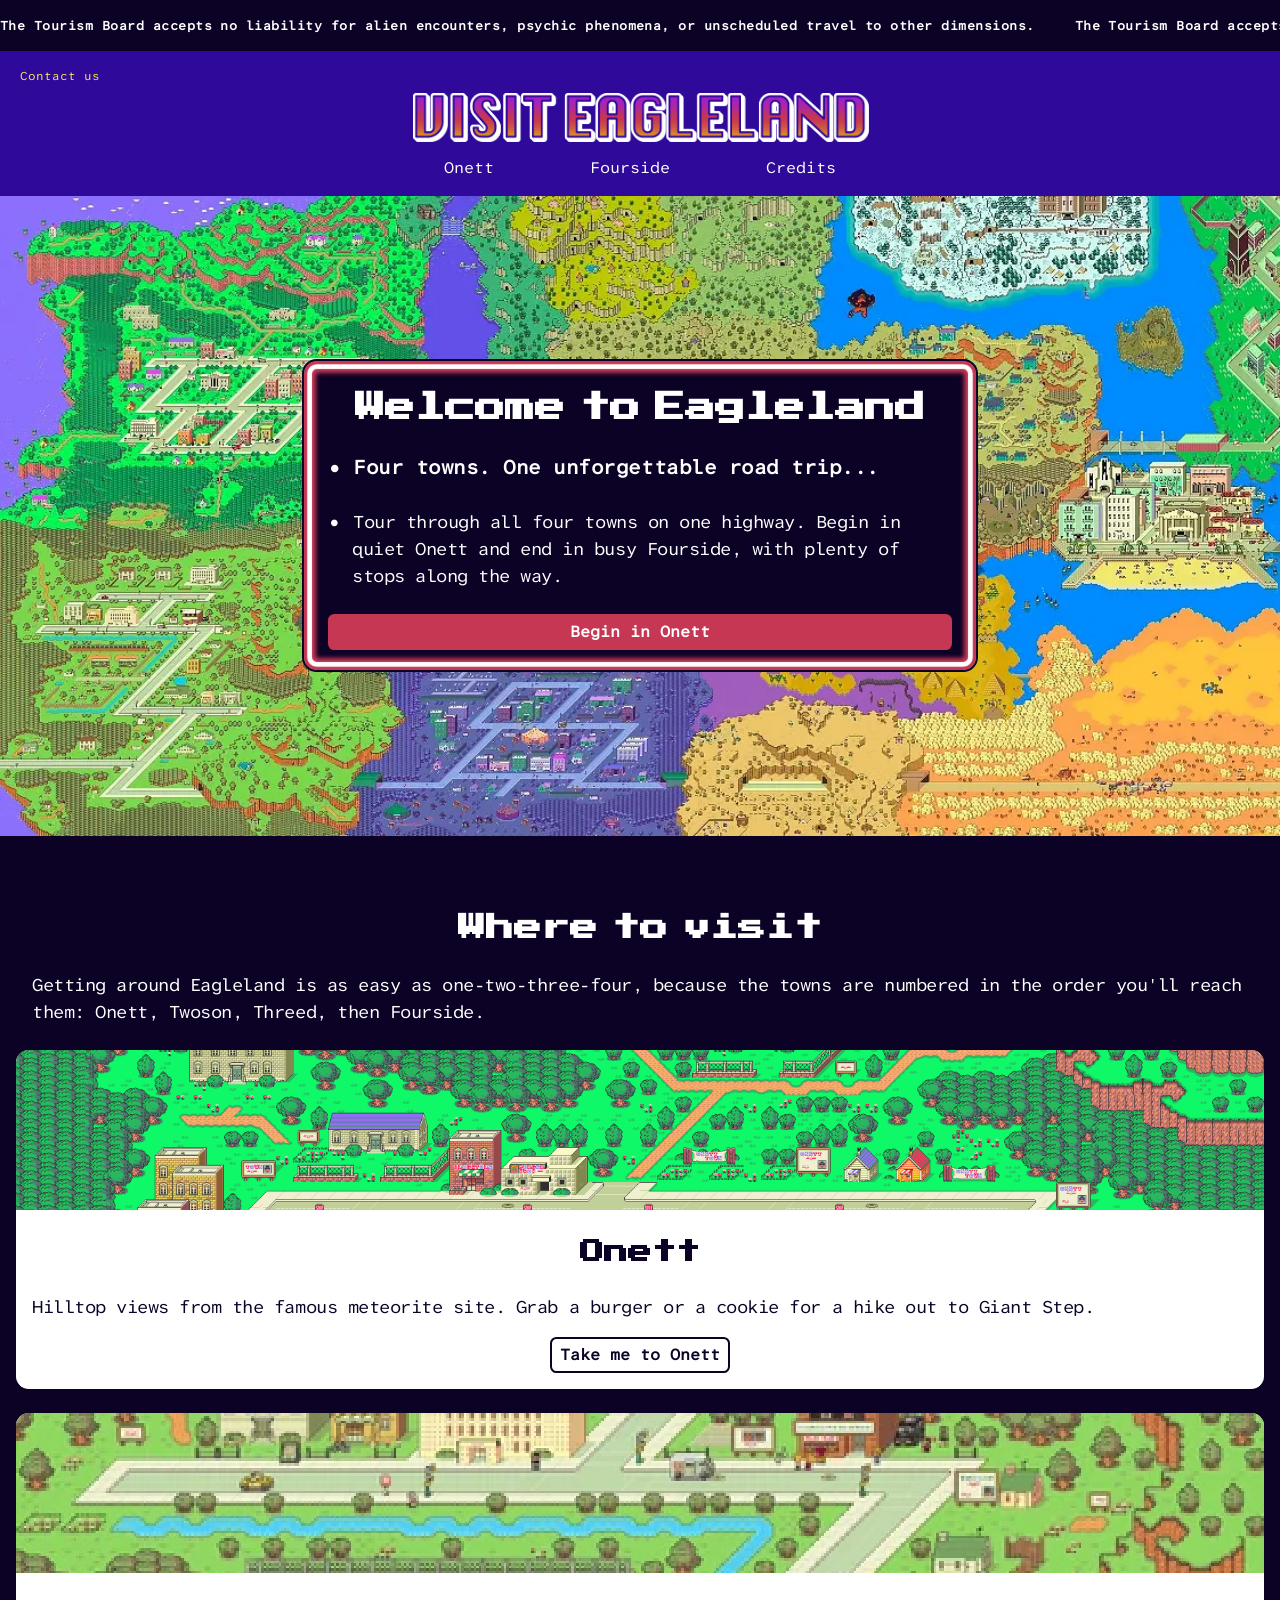
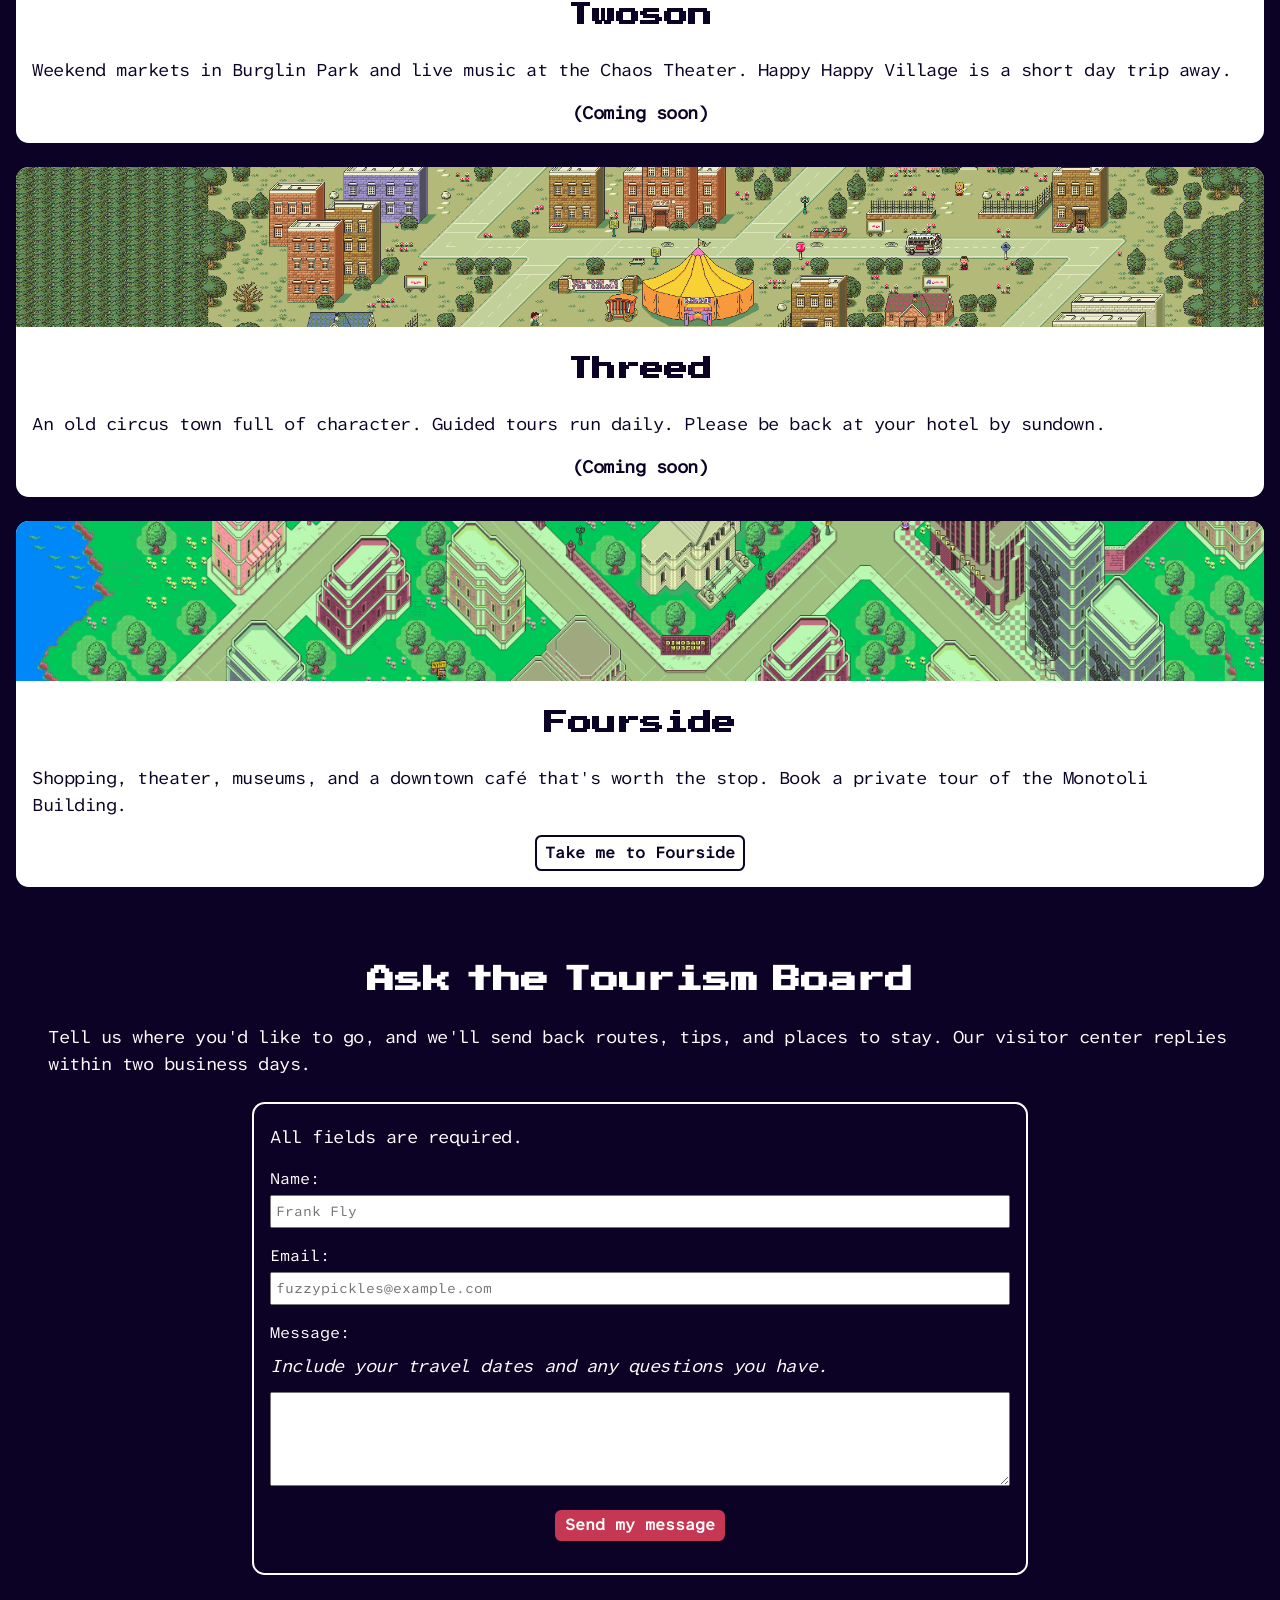
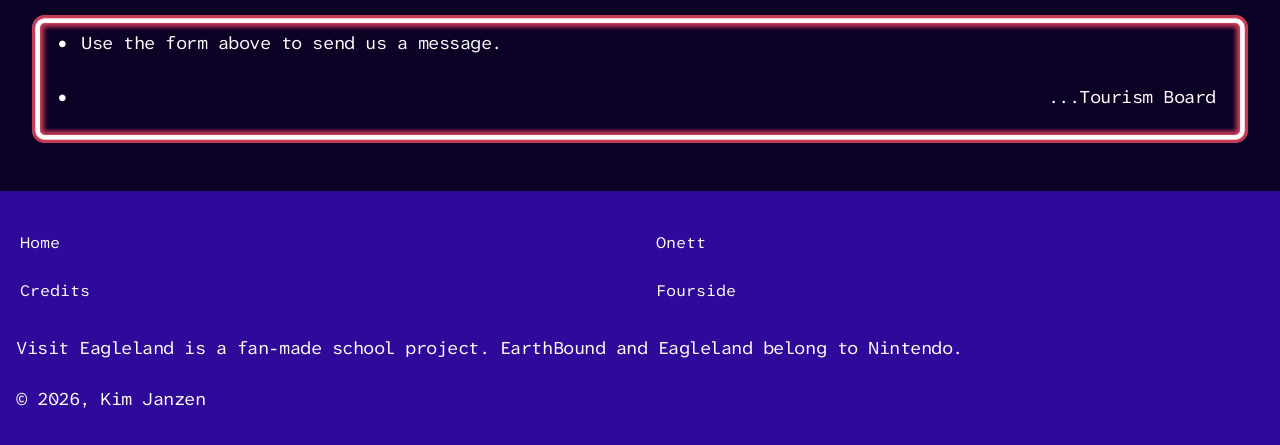
==== index.html @ 0280da1b "moved the contact-us link out of the 'next stop' window into footer below" ====
<!doctype html>
<html lang="en">
  <head>
    <meta charset="UTF-8" />
    <meta name="viewport" content="width=device-width, initial-scale=1.0" />
    <title>Visit Eagleland | An EarthBound Travel Guide</title>
    <meta
      name="description"
      content="Plan a road trip through Eagleland, the country from EarthBound. Four towns on one road, from quiet Onett to big-city Fourside."
    />
    <link rel="stylesheet" href="styles/normalize-fwd.css" />
    <link rel="stylesheet" href="styles/styles.css" />
    <link
      rel="icon"
      type="image/png"
      sizes="16x16"
      href="images/favicon-16x16.png"
    />
    <link
      rel="icon"
      type="image/png"
      sizes="32x32"
      href="images/favicon-32x32.png"
    />
    <link
      rel="apple-touch-icon"
      sizes="180x180"
      href="images/favicon-180x180.png"
    />
    <link
      rel="icon"
      type="image/png"
      sizes="192x192"
      href="images/favicon-192x192.png"
    />
  </head>

  <body>
    <a class="skip-link" href="#main-content">Skip to main content</a>
    <header>
      <div
        class="announcement-bar"
        tabindex="0"
        role="region"
        aria-label="Announcement"
      >
        <div class="announcement-track">
          <span>
            The Tourism Board accepts no liability for alien encounters, psychic
            phenomena, or unscheduled travel to other dimensions. </span
          ><span aria-hidden="true">
            The Tourism Board accepts no liability for alien encounters, psychic
            phenomena, or unscheduled travel to other dimensions.
          </span>
        </div>
      </div>

      <nav class="header-nav" aria-label="Main">
        <div class="contact-link">
          <a href="index.html#contact-us">Contact us</a>
        </div>

        <a href="index.html" class="site-name" aria-current="page"
          ><img src="images/eagleland-logo.png" alt="Visit Eagleland home" />
        </a>

        <ul>
          <li class="menu-item"><a href="onett.html">Onett</a></li>
          <li class="menu-item"><a href="fourside.html">Fourside</a></li>
          <li class="menu-item"><a href="credits.html">Credits</a></li>
        </ul>
      </nav>
    </header>

    <main id="main-content">
      <section class="hero-section">
        <img src="images/earthbound-map.webp" alt="" class="hero-img" />
        <div class="window">
          <h1>Welcome to Eagleland</h1>
          <p class="subheading">Four towns. One unforgettable road trip...</p>
          <p>
            Tour through all four towns on one highway. Begin in quiet Onett and
            end in busy Fourside, with plenty of stops along the way.
          </p>

          <a href="onett.html" class="button">Begin in Onett</a>
        </div>
      </section>

      <section class="visit-section">
        <h2>Where to visit</h2>
        <p>
          Getting around Eagleland is as easy as one-two-three-four, because the
          towns are numbered in the order you'll reach them: Onett, Twoson,
          Threed, then Fourside.
        </p>
        <div class="town-cards">
          <article>
            <img
              src="images/onett-map.webp"
              alt="Map of Onett from EarthBound"
              class="town-map"
            />
            <h3>Onett</h3>

            <p>
              Hilltop views from the famous meteorite site. Grab a burger or a
              cookie for a hike out to Giant Step.
            </p>

            <a href="onett.html" class="secondary button">Take me to Onett</a>
          </article>

          <article>
            <img
              src="images/twoson-map.webp"
              alt="Map of Twoson from EarthBound"
              class="town-map sharpen-img"
            />
            <h3>Twoson</h3>
            <p>
              Weekend markets in Burglin Park and live music at the Chaos
              Theater. Happy Happy Village is a short day trip away.
            </p>
            <p class="coming-soon">(Coming soon)</p>
          </article>

          <article>
            <img
              src="images/threed-map.webp"
              alt="Map of Threed from EarthBound"
              class="town-map"
            />
            <h3>Threed</h3>
            <p>
              An old circus town full of character. Guided tours run daily.
              Please be back at your hotel by sundown.
            </p>
            <p class="coming-soon">(Coming soon)</p>
          </article>

          <article>
            <img
              src="images/fourside-map.webp"
              alt="Map of Fourside from EarthBound"
              class="town-map"
            />
            <h3>Fourside</h3>
            <p>
              Shopping, theater, museums, and a downtown café that's worth the
              stop. Book a private tour of the Monotoli Building.
            </p>
            <a href="fourside.html" class="secondary button"
              >Take me to Fourside</a
            >
          </article>
        </div>
      </section>

      <section class="contact-section">
        <h2 id="contact-us">Ask the Tourism Board</h2>
        <p>
          Tell us where you'd like to go, and we'll send back routes, tips, and
          places to stay. Our visitor center replies within two business days.
        </p>

        <form aria-labelledby="contact-us">
          <p>All fields are required.</p>
          <div class="form-field">
            <label for="name">Name:</label>
            <input
              type="text"
              id="name"
              name="name"
              autocomplete="name"
              placeholder="Frank Fly"
              required
            />
          </div>

          <div class="form-field">
            <label for="email">Email:</label>
            <input
              type="email"
              id="email"
              name="email"
              autocomplete="email"
              placeholder="fuzzypickles@example.com"
              required
            />
          </div>

          <div class="form-field">
            <label for="userMessage">Message:</label>
            <p id="message-hint">
              <em>Include your travel dates and any questions you have.</em>
            </p>
            <textarea
              aria-describedby="message-hint"
              id="userMessage"
              name="message"
              rows="4"
              required
            ></textarea>
          </div>

          <button class="button form-button" type="submit">
            Send my message
          </button>
        </form>

        <div class="window signature">
          <p>Use the form above to send us a message.</p>
          <p>...Tourism Board</p>
        </div>
      </section>
    </main>

    <footer>
      <div class="footer-container">
        <nav class="footer-nav" aria-label="Footer">
          <ul>
            <li class="menu-item"><a href="index.html">Home</a></li>
            <li class="menu-item"><a href="onett.html">Onett</a></li>
            <li class="menu-item"><a href="credits.html">Credits</a></li>
            <li class="menu-item"><a href="fourside.html">Fourside</a></li>
          </ul>
        </nav>
        <p>
          Visit Eagleland is a fan-made school project. EarthBound and Eagleland
          belong to Nintendo.
        </p>
        <p class="copyright">&copy; 2026, Kim Janzen</p>
      </div>
    </footer>
  </body>
</html>
---- styles/styles.css ----
/* TABLE OF CONTENTS

1. FONTS
2. GLOBAL
3. ELEMENTS
4. LAYOUT
5. COMPONENTS
6. PAGE-SPECIFIC
7. UTILITIES
8. MEDIA QUERIES

*/

/* ==========================================================================
   1. FONTS
   ========================================================================== */

@font-face {
  font-display: swap;
  font-family: "Atkinson Hyperlegible Mono";
  font-style: normal;
  font-weight: 400;
  src: url("../fonts/atkinson-hyperlegible-mono-v8-latin-regular.woff2")
    format("woff2");
}

@font-face {
  font-display: swap;
  font-family: "Press Start 2P";
  font-style: normal;
  font-weight: 400;
  src: url("../fonts/press-start-2p-v16-latin-regular.woff2") format("woff2");
}

/* ==========================================================================
   2. GLOBAL
   ========================================================================== */

main {
  background-color: #0c0226;
}

body {
  font-family: "Atkinson Hyperlegible Mono";
  font-size: 1rem;
  font-weight: 400;
  line-height: 1.5;
  color: #ffffff;
  background-color: #0c0226;
}

/* ==========================================================================
   3. ELEMENTS
   ========================================================================== */

/* --- Typography --- */
h1,
h2,
h3,
h4,
h5,
h6 {
  font-family: "Press Start 2P";
  text-align: center;
  word-spacing: -0.5em;
}

h1 {
  font-size: clamp(1.5rem, 1rem + 2vw, 1.9rem);
  margin-inline: 2rem;
}

h2 {
  font-size: clamp(1.25rem, 1rem + 2vw, 1.75rem);
  padding-top: 3rem;
}

h3 {
  font-size: clamp(1rem, 1rem + 1vw, 1.5rem);
}

p {
  font-size: clamp(1rem, 1rem + 0.25vw, 1.125rem);
  letter-spacing: -0.03rem;
  margin: 0 2rem 1rem;
}

/* --- Links --- */
a {
  color: #ffffff;
  text-decoration: underline;
  text-decoration-thickness: 0.125rem;
  text-underline-offset: 0.25rem;
}

a:hover,
a:focus-visible {
  color: #f5ea53;
}

a:focus-visible {
  outline: 0.125rem solid currentColor;
  outline-offset: 0.125rem;
}

/* --- Tables --- */
table {
  width: 100%;
  min-width: 40rem;
  border-collapse: collapse;
  background-color: #ffffff;
  color: #0c0226;
}

td > a {
  color: #0c0226;
}

td > a:hover,
td > a:focus-visible {
  color: #c63753;
}

th,
caption {
  background-color: #2f0999;
  color: #ffffff;
}

th,
td {
  padding: 0.75rem;
  text-align: left;
  vertical-align: top;
  font-size: 0.875rem;
}

tbody tr:nth-child(even) {
  background-color: #f3fdd9;
}

/* --- Blockquotes --- */
blockquote {
  font-style: italic;
  border-left: 0.125rem solid #ffffff;
  padding-left: 1.25rem;
  margin-right: 1.5rem;
}

blockquote p {
  margin: 0;
}

figure {
  margin: 2.5rem 1.5rem 4rem 0;
}

figcaption {
  font-size: 0.875rem;
  margin: 0.5rem 1.25rem 1.5rem;
}

/* ==========================================================================
   4. LAYOUT
   ========================================================================== */

/* --- Header --- */
.header-nav {
  padding: 0.5rem 0;
  background-color: #2f0999;
}

.header-nav ul {
  display: grid;
  grid-template-columns: repeat(3, auto);
  list-style: none;
  max-width: 25rem;
  margin: 0;
  margin-inline: auto;
  padding: 0.5rem 1.125rem 0;
  justify-content: space-between;
}

.site-name {
  display: block;
  max-width: clamp(17.5rem, 14rem + 18vw, 40rem);
  margin-inline: auto;
  margin-bottom: 0;
}

.site-name img {
  display: block;
  width: 100%;
  filter: drop-shadow(0.125rem 0.125rem 0);
}

.contact-link a {
  display: block;
  color: #f5ea53;
  font-size: 0.75rem;
  padding-left: 1.25rem;
  padding-block: 0.5rem;
  text-decoration: none;
}

.contact-link a:hover {
  text-decoration: underline;
  text-decoration-thickness: 0.125rem;
  text-underline-offset: 0.25rem;
}

.menu-item a {
  display: block;
  color: #ffffff;
  font-weight: 400;
  padding: 0 0.25rem;
  padding-block: 0.5rem;
  text-decoration: none;
}

.menu-item a:hover,
.menu-item a:focus-visible {
  text-decoration: underline;
  text-decoration-thickness: 0.125rem;
  text-underline-offset: 0.25rem;
}

.menu-item [aria-current="page"] {
  text-decoration: underline;
  text-decoration-thickness: 0.125rem;
  text-underline-offset: 0.25rem;
}

/* --- Footer --- */
.footer-container {
  display: grid;
  grid-template-columns: 1fr;
  row-gap: 1.5rem;
  background-color: #2f0999;
  color: #ffffff;
  align-items: baseline;
  padding: 2rem 1rem;
  margin-top: 3rem;
}

.footer-container p {
  margin: 0;
}

.footer-nav ul {
  display: grid;
  grid-template-columns: 1fr 1fr;
  gap: 0.5rem 1.5rem;
  margin: 0;
  list-style: none;
  padding-left: 0;
}

.copyright {
  margin-bottom: 0;
}

/* ==========================================================================
   5. COMPONENTS
   ========================================================================== */

/* --- Buttons --- */
.button {
  display: block;
  width: fit-content;
  margin-inline: auto;
  padding: 0.25rem 0.5rem;
  color: #ffffff;
  background-color: #c63753;
  font-weight: 700;
  border: 0.125rem solid transparent;
  border-radius: 0.4rem;
  text-decoration: none;
  margin-bottom: 1rem;
}

.button:hover,
.button:focus-visible {
  color: #ffffff;
  background-color: #0c0226;
  border-color: #ffffff;
  outline-offset: 0.125rem;
}

.button:active {
  background-color: transparent;
  color: #ffffff;
  transform: translateY(0.125rem);
}

.secondary {
  background-color: transparent;
  border: 0.125rem solid #0c0226;
  color: #0c0226;
}

.tertiary {
  background-color: transparent;
  color: #ffffff;
  text-decoration: underline;
  text-decoration-thickness: 0.125rem;
  text-underline-offset: 0.25rem;
  margin-top: 0;
}

.tertiary:hover,
.tertiary:focus-visible {
  background-color: #ffffff;
  color: #0c0226;
}

/* --- Announcement bar --- */
.announcement-bar {
  width: 100%;
  overflow: hidden;
  background-color: #0c0226;
  padding: 1rem 0;
}

.announcement-track {
  display: flex;
  align-items: center;
  width: max-content;
  animation: scroll-left 20s linear infinite;
}

.announcement-track span {
  white-space: nowrap;
  padding-right: 2.5rem;
  font-size: 0.8rem;
  font-weight: 700;
  letter-spacing: 0.03rem;
  color: #ffffff;
}

.announcement-bar:focus .announcement-track,
.announcement-bar .announcement-track:hover {
  animation-play-state: paused;
}

@keyframes scroll-left {
  from {
    transform: translateX(0);
  }
  to {
    transform: translateX(-50%);
  }
}

@media (prefers-reduced-motion: reduce) {
  .announcement-track {
    animation: none;
    overflow-x: auto;
  }
}

/* --- Text window--- */
.window {
  color: #ffffff;
  background-color: #0c0226;
  padding: 0.25rem 0;
  box-shadow:
    0 0 0.05rem 0.2rem #c63753 inset,
    0 0 0.05rem 0.5rem #ffffff inset,
    0 0 0.25rem 0.75rem #c63753 inset;
  border-radius: 0.8rem;
  outline: 0.125rem solid #0c0226;
  margin: 1.5rem 1rem;
}

.window p::before {
  content: "• " / "";
  font-size: 1.25rem;
}

.window p {
  padding-left: 1rem;
  text-indent: -1.5rem;
  padding-bottom: 0.5rem;
}

.window .button {
  width: auto;
  margin-inline: 1.5rem;
  text-align: center;
}

.window audio {
  display: block;
  width: calc(100% - 3rem);
  margin: 1rem 1.5rem;
}

.window h2 {
  padding: 1rem;
}

.signature p:last-of-type {
  display: flex;
  justify-content: space-between;
  padding-left: 0;
  text-indent: 0;
  align-items: baseline;
  margin-left: 1.5rem;
}

/* --- Town cards--- */
.town-cards article {
  display: flex;
  flex-direction: column;
  margin: 1.5rem 1rem;
  border-radius: 0.8rem;
  overflow: hidden;
  color: #0c0226;
  background-color: #ffffff;
}

.town-cards article > p {
  margin: 0 1rem;
  padding-bottom: 1rem;
}

.town-map {
  max-height: 10rem;
  width: auto;
  object-fit: cover;
}

.coming-soon {
  font-weight: 700;
  text-align: center;
  margin-top: auto;
  color: #0c0226;
}

/* --- Town banner--- */
.town-banner {
  margin: 0;
}

.town-banner figcaption {
  font-size: 0.75rem;
  margin: 0.25rem 1.25rem 1.75rem;
}

.town-banner-img {
  display: block;
  width: 100%;
  height: 16rem;
  object-fit: cover;
  object-position: bottom;
}

.map-link {
  display: block;
  width: 100%;
}

.sharpen-img {
  image-rendering: pixelated;
}

/* --- Town facts--- */
.town-facts {
  display: block;
  font-size: 0.875rem;
}

.town-facts p {
  margin-bottom: 0.25rem;
}

.town-facts p:last-of-type {
  margin-bottom: 1.5rem;
}

.town-facts p::before {
  content: "• " / "";
  font-size: 1.25rem;
}

/* --- Contact form --- */
form {
  max-width: 46.25rem;
  border: 0.125rem solid #ffffff;
  border-radius: 0.8rem;
  padding: 1rem;
  margin: 1.5rem auto 2.5rem;
}

form > p,
.form-field > p {
  margin: 0;
  padding-top: 0.25rem;
  margin-bottom: 0.5rem;
}

.form-field {
  display: flex;
  flex-direction: column;
  gap: 0.25rem;
  padding: 0.5rem 0;
}

.form-field input,
.form-field textarea {
  line-height: 1.5;
  font-size: 0.875rem;
  padding: 0.25rem;
}

.form-button {
  margin-top: 1rem;
  cursor: pointer;
}

/* --- Table scroll--- */
.table-scroll {
  border-radius: 0.4rem;
  overflow-x: auto;
  margin: 1.5rem 1rem;
}

.table-scroll:focus-visible {
  outline: 0.125rem solid currentColor;
  outline-offset: 0.125rem;
}

/* --- Teleport --- */
.teleport {
  margin: 1.25rem;
}

.teleport div {
  display: flex;
  align-items: center;
  justify-content: center;
  gap: 1rem;
}

.teleport div > * {
  margin: 0;
}

.teleport summary {
  padding: 1.25rem;
  font-size: 1.125rem;
}

/* ==========================================================================
   6. PAGE-SPECIFIC
   ========================================================================== */

/* --- Home Page --- */
.hero-section {
  display: grid;
}

.hero-img {
  width: 100%;
  height: 40rem;
  object-fit: cover;
  object-position: left;
  grid-area: 1 / 1;
}

.hero-section > .window {
  grid-area: 1 /1;
  justify-self: center;
  align-self: center;
  max-width: 42rem;
  margin: 1rem 1.5rem;
}

.contact-section {
  padding-inline: 1rem;
}

.contact-section > .window {
  margin: 1rem;
  padding: 0.75rem 0 0.5rem 0;
}

/* --- Town Pages --- */
.subheading {
  font-size: 1.25rem;
  font-weight: 700;
}

.know-before h2 {
  margin: 1.25rem;
}

.know-before ul {
  padding-left: 2.75rem;
  margin-inline: 0;
  margin-right: 1.25rem;
}

.know-before li {
  padding-bottom: 1rem;
}

.resident-review figcaption {
  margin: 0.75rem 1.25rem 2rem 0;
  text-align: right;
}

.next-stop div {
  padding-block: 1.5rem;
}

.next-stop h2 {
  margin: 0;
}

.next-stop p:last-of-type {
  padding-top: 0.75rem;
  margin-bottom: 0;
}

/* --- Credits --- */
.credits p {
  text-align: center;
}

caption h2 {
  font-family: "Atkinson Hyperlegible Mono";
  text-align: left;
  word-spacing: normal;
  padding: 0.5rem 0.75rem;
}

/* --- Moonside --- */
.moonside {
  display: none;
}

body:has(#moonside:target) .moonside {
  display: block;
}

body:has(#moonside:target) .fourside {
  display: none;
}
body:has(#moonside:target),
body:has(#moonside:target) :is(main, .window, .header-nav, .footer-container) {
  background-color: black;
}

body:has(#moonside:target) .announcement-bar span {
  color: black;
}

body:has(#moonside:target) .header-nav {
  border-bottom: 0.125rem solid #f5ea53;
}

body:has(#moonside:target) .footer-container {
  border-top: 0.125rem solid #f5ea53;
}

body:has(#moonside:target) :is(.header-nav a:hover, .footer-nav a:hover) {
  color: #f5ea53;
}

body:has(#moonside:target) h2 {
  color: #00c644;
}

body:has(#moonside:target) .window {
  box-shadow:
    0 0 0.05rem 0.2rem #00c644 inset,
    0 0 0.05rem 0.5rem #ffffff inset,
    0 0 0.25rem 0.75rem #00c644 inset;
}

body:has(#moonside:target) .announcement-bar {
  background-color: #f51958;
}

body:has(#moonside:target) .header-nav a {
  color: #f51958;
}

body:has(#moonside:target) .site-name {
  filter: invert(1);
}

/* ==========================================================================
   7. UTILITIES
   ========================================================================== */

.visually-hidden {
  position: absolute;
  width: 1px;
  height: 1px;
  padding: 0;
  margin: -1px;
  overflow: hidden;
  clip-path: inset(50%);
  white-space: nowrap;
  border: 0;
}

.skip-link {
  position: absolute;
  top: 0;
  left: 0;
  transform: translateY(-100%);
  z-index: 10;
}

.skip-link:focus {
  transform: translateY(0);
}

/* ==========================================================================
   8. MEDIA QUERIES
   ========================================================================== */

/* --- 800px (tablet) --- */
@media (width >= 50em) {
  /* --- Header --- */

  /* --- Footer --- */
  /* --- Town cards --- */
  /* --- Town banner --- */
  /* --- Hero --- */
}

/* --- 80em (desktop) --- */

/* --- Town cards --- */
/* --- Hero --- */
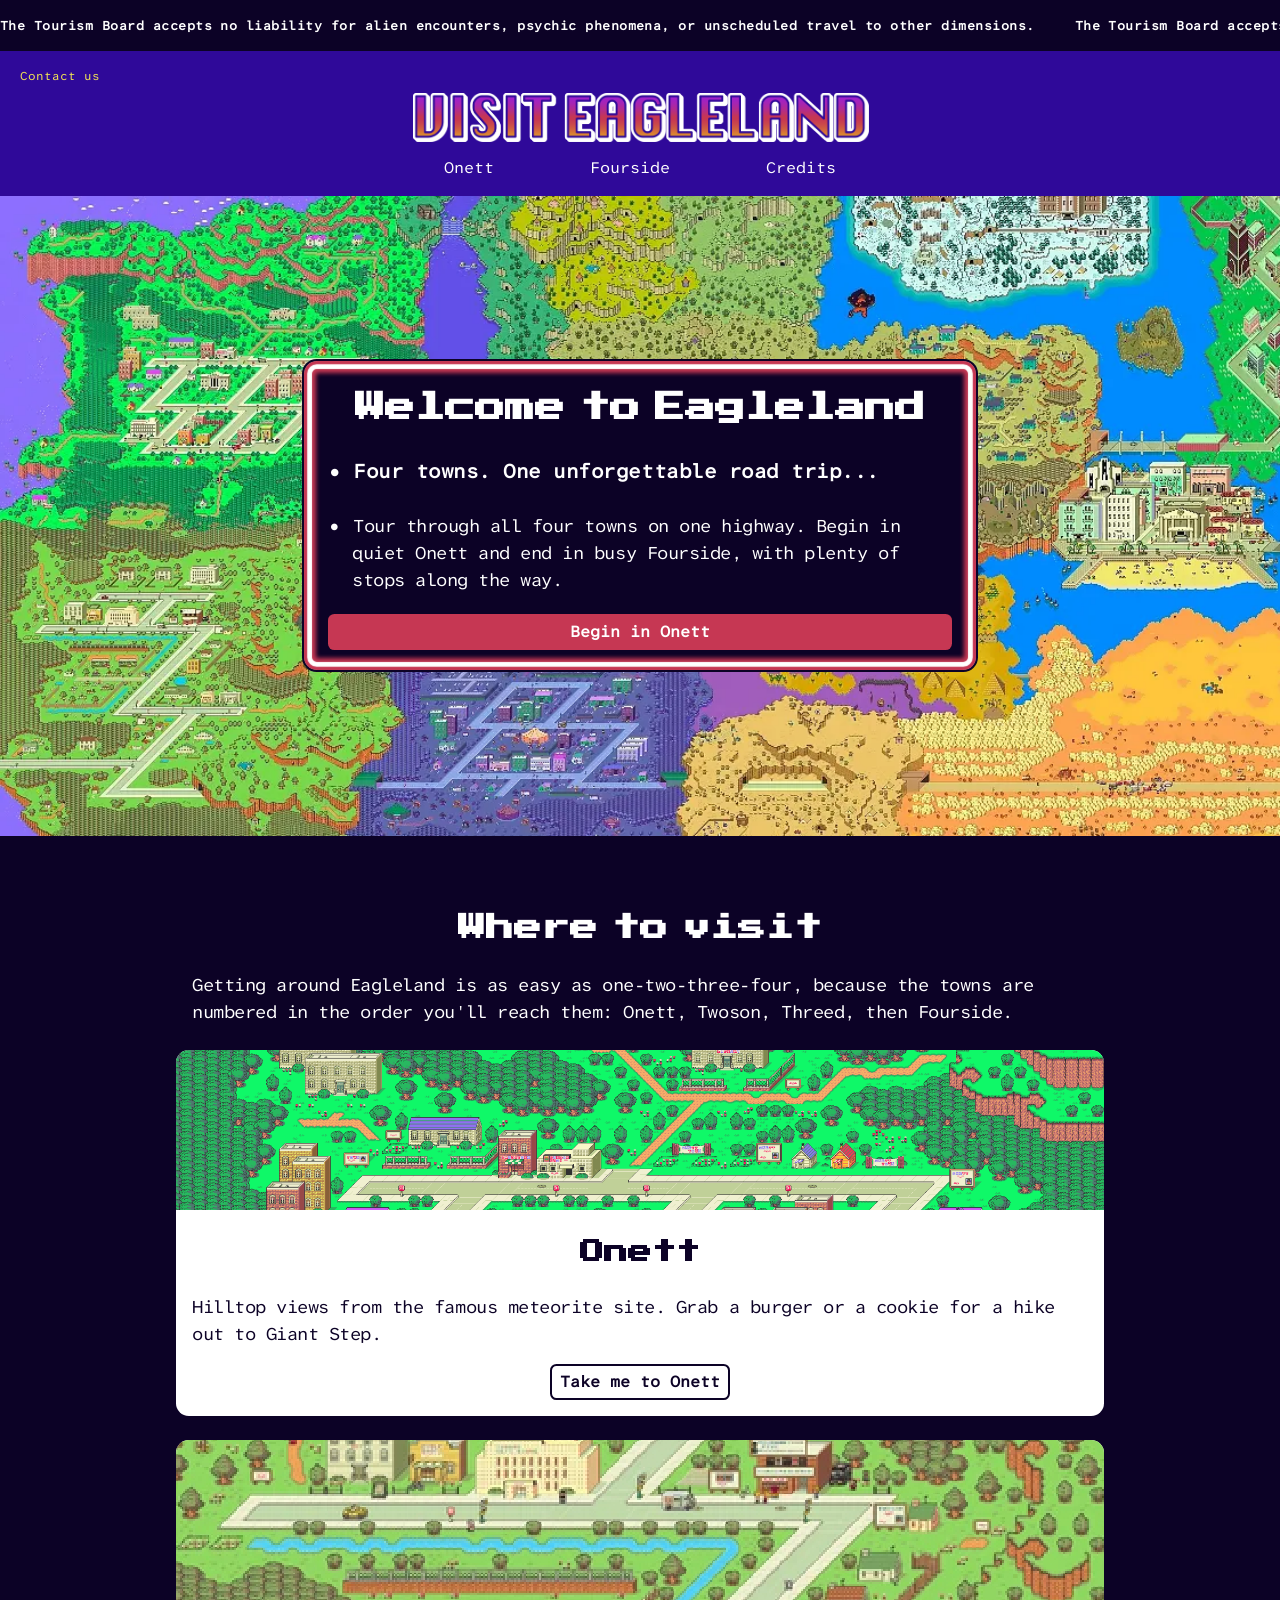
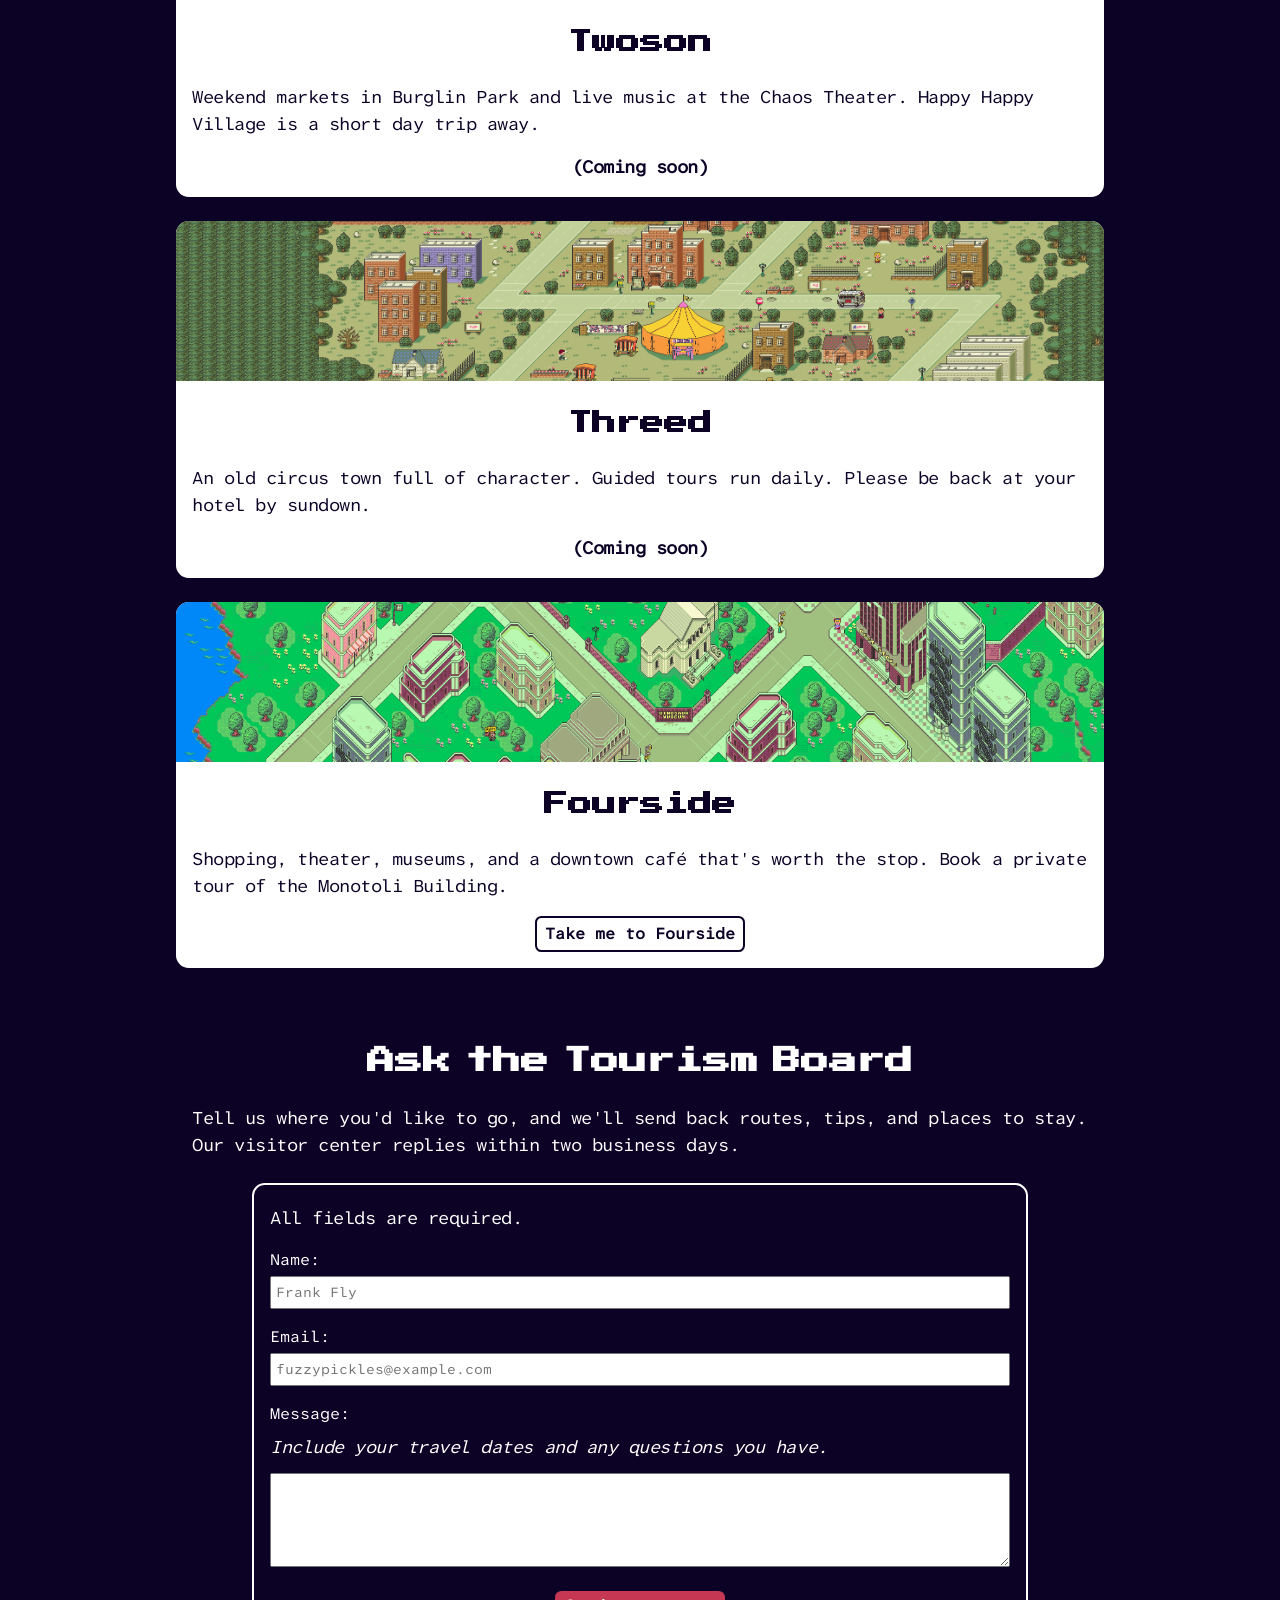
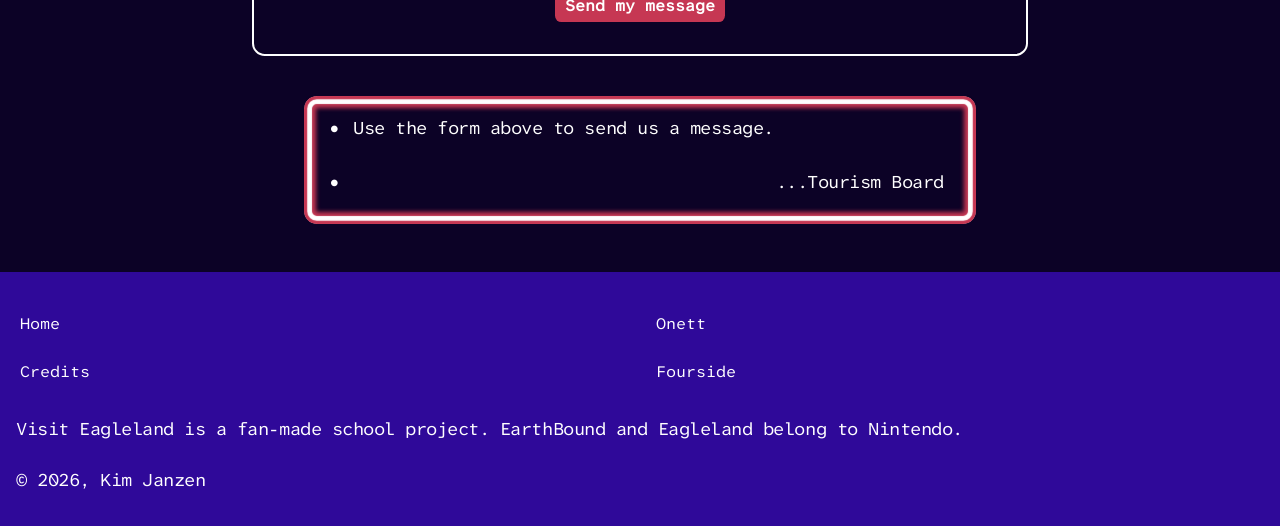
==== commit 45875c61: "fixed favicon files and location" ====
--- a/index.html
+++ b/index.html
@@ -10,29 +10,12 @@
     />
     <link rel="stylesheet" href="styles/normalize-fwd.css" />
     <link rel="stylesheet" href="styles/styles.css" />
-    <link
-      rel="icon"
-      type="image/png"
-      sizes="16x16"
-      href="images/favicon-16x16.png"
-    />
-    <link
-      rel="icon"
-      type="image/png"
-      sizes="32x32"
-      href="images/favicon-32x32.png"
-    />
-    <link
-      rel="apple-touch-icon"
-      sizes="180x180"
-      href="images/favicon-180x180.png"
-    />
-    <link
-      rel="icon"
-      type="image/png"
-      sizes="192x192"
-      href="images/favicon-192x192.png"
-    />
+    <link rel="icon" type="image/png" href="favicon-96x96.png" sizes="96x96" />
+    <link rel="icon" type="image/svg+xml" href="favicon.svg" />
+    <link rel="shortcut icon" href="favicon.ico" />
+    <link rel="apple-touch-icon" sizes="180x180" href="apple-touch-icon.png" />
+    <meta name="apple-mobile-web-app-title" content="Eagleland" />
+    <link rel="manifest" href="site.webmanifest" />
   </head>
 
   <body>
--- a/styles/styles.css
+++ b/styles/styles.css
@@ -361,6 +361,7 @@
 
 /* --- Text window--- */
 .window {
+  max-width: 42rem;
   color: #ffffff;
   background-color: #0c0226;
   padding: 0.25rem 0;
@@ -371,6 +372,7 @@
   border-radius: 0.8rem;
   outline: 0.125rem solid #0c0226;
   margin: 1.5rem 1rem;
+  margin-inline: auto;
 }
 
 .window p::before {
@@ -379,9 +381,9 @@
 }
 
 .window p {
+  padding: 0.25rem 0;
   padding-left: 1rem;
   text-indent: -1.5rem;
-  padding-bottom: 0.5rem;
 }
 
 .window .button {
@@ -573,7 +575,6 @@
   grid-area: 1 /1;
   justify-self: center;
   align-self: center;
-  max-width: 42rem;
   margin: 1rem 1.5rem;
 }
 
@@ -584,6 +585,7 @@
 .contact-section > .window {
   margin: 1rem;
   padding: 0.75rem 0 0.5rem 0;
+  margin-inline: auto;
 }
 
 /* --- Town Pages --- */
@@ -612,16 +614,11 @@
 }
 
 .next-stop div {
-  padding-block: 1.5rem;
+  padding-block: 1rem;
 }
 
 .next-stop h2 {
   margin: 0;
-}
-
-.next-stop p:last-of-type {
-  padding-top: 0.75rem;
-  margin-bottom: 0;
 }
 
 /* --- Credits --- */
@@ -724,17 +721,19 @@
    8. MEDIA QUERIES
    ========================================================================== */
 
-/* --- 800px (tablet) --- */
 @media (width >= 50em) {
+  main > section {
+    max-width: 60rem;
+    margin-inline: auto;
+  }
+
   /* --- Header --- */
 
   /* --- Footer --- */
   /* --- Town cards --- */
   /* --- Town banner --- */
   /* --- Hero --- */
-}
-
-/* --- 80em (desktop) --- */
-
-/* --- Town cards --- */
-/* --- Hero --- */
+    .hero-section {
+    max-width: none;
+  }
+}
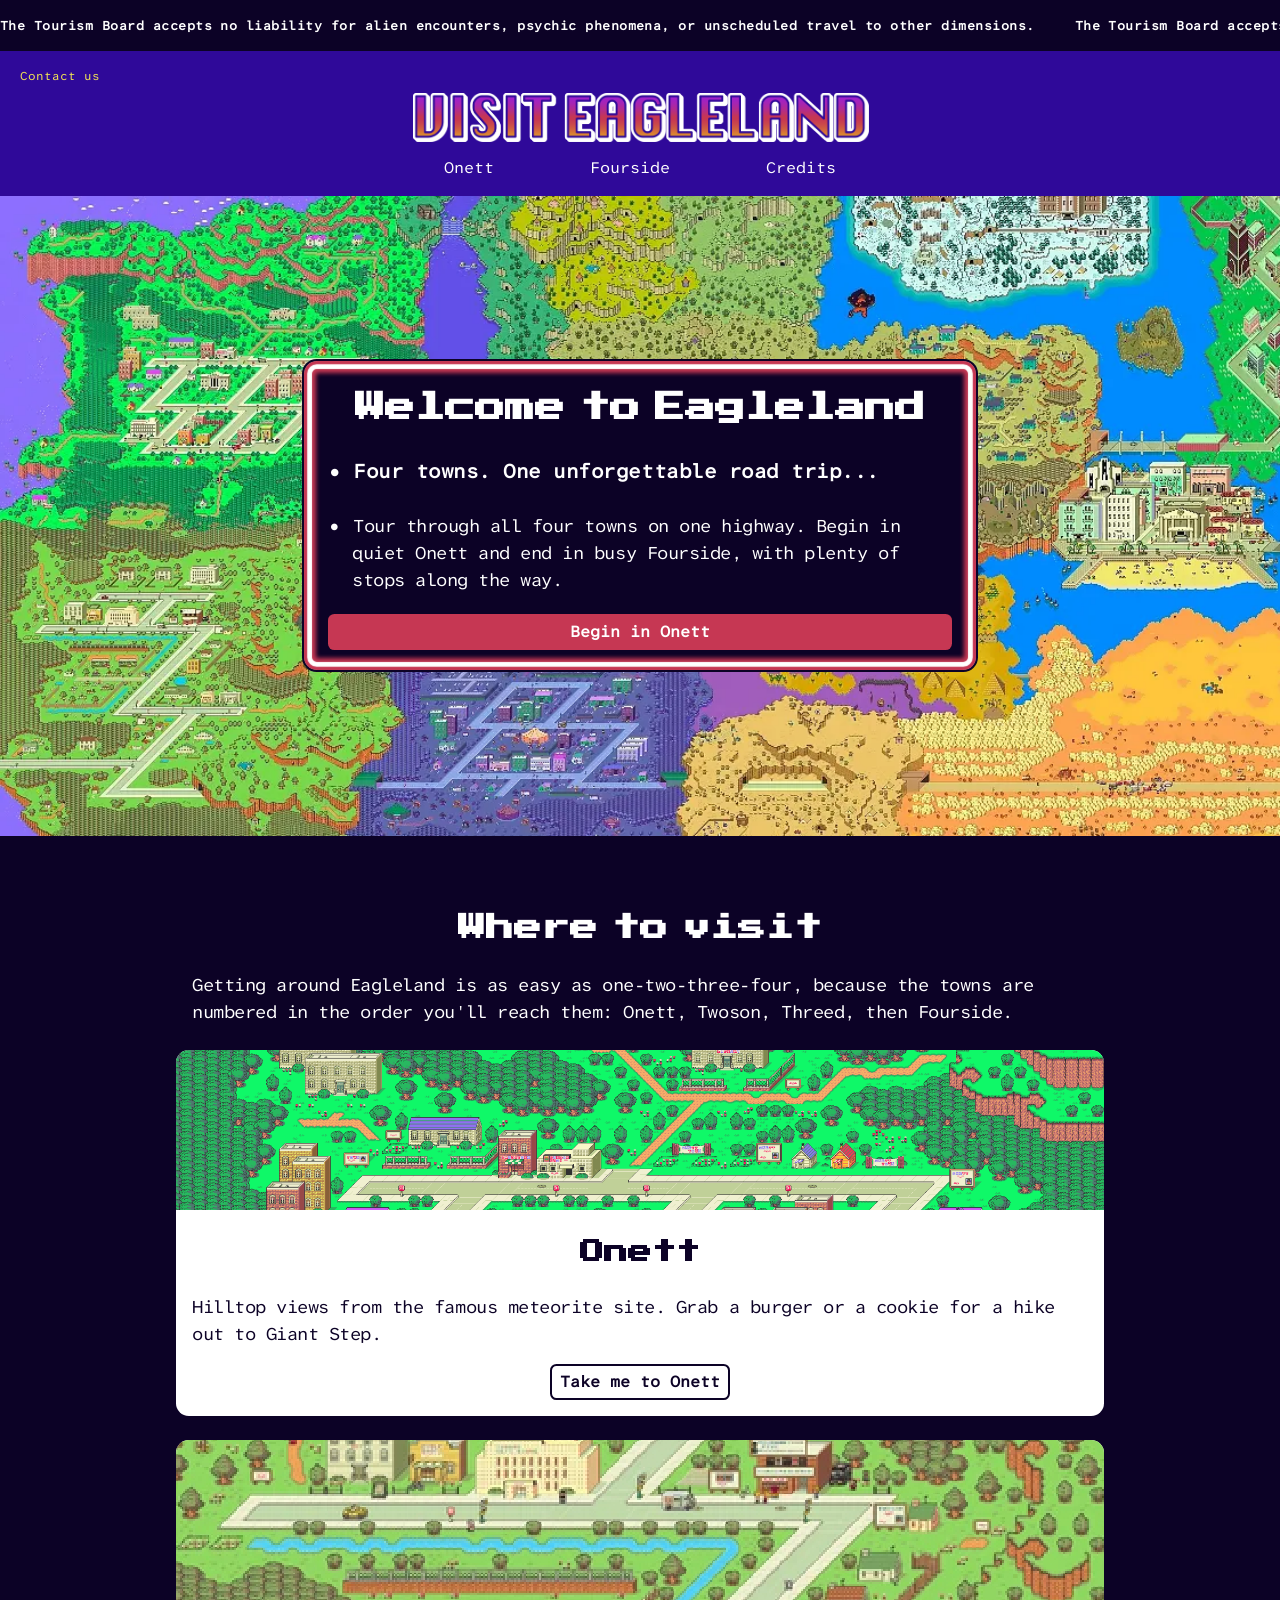
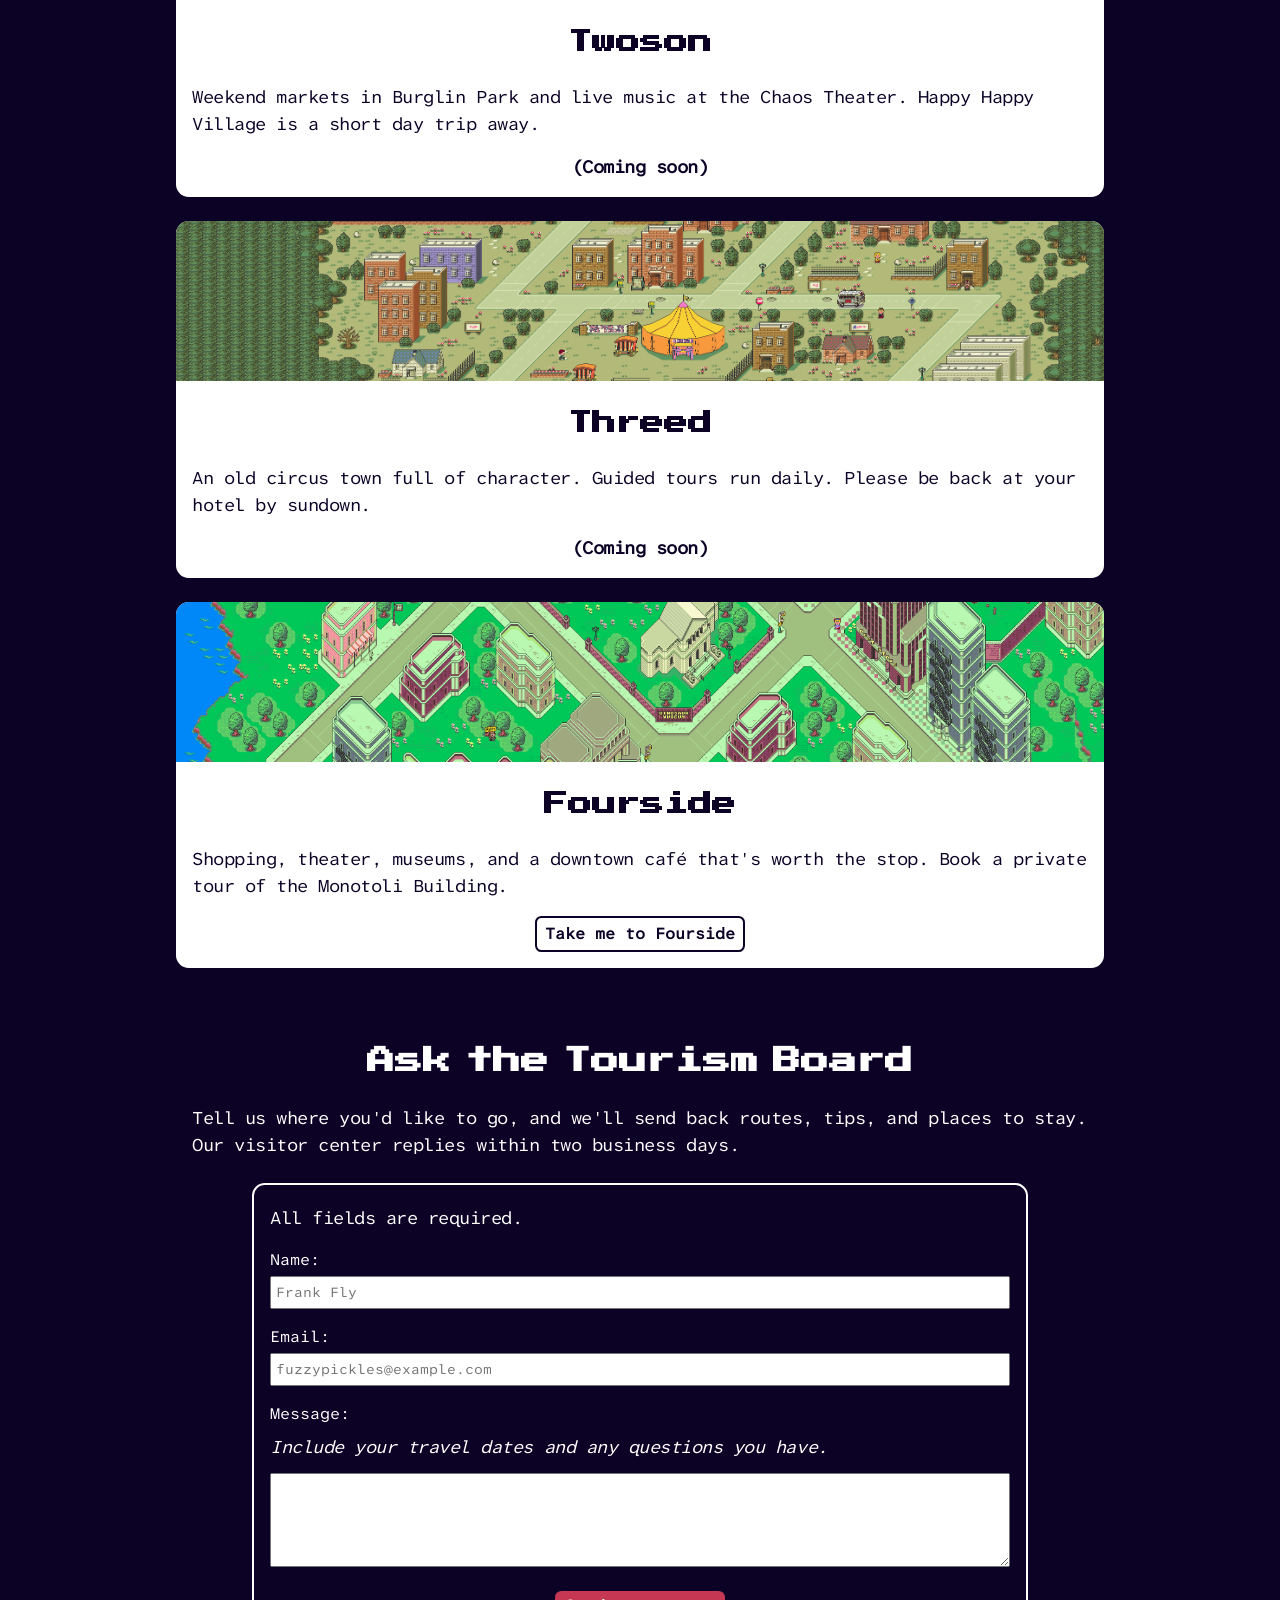
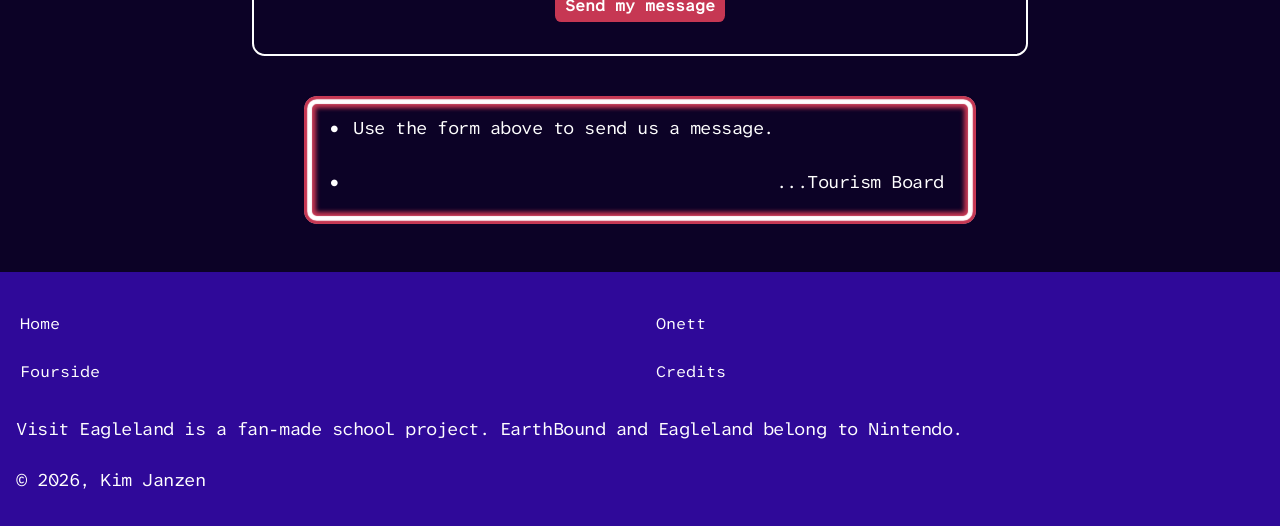
==== commit e844f70f: "used Claude Code to help fix announcement bar accessibilty issues" ====
--- a/index.html
+++ b/index.html
@@ -205,8 +205,8 @@
           <ul>
             <li class="menu-item"><a href="index.html">Home</a></li>
             <li class="menu-item"><a href="onett.html">Onett</a></li>
+            <li class="menu-item"><a href="fourside.html">Fourside</a></li>
             <li class="menu-item"><a href="credits.html">Credits</a></li>
-            <li class="menu-item"><a href="fourside.html">Fourside</a></li>
           </ul>
         </nav>
         <p>
--- a/styles/styles.css
+++ b/styles/styles.css
@@ -299,6 +299,10 @@
   color: #0c0226;
 }
 
+.secondary:active {
+  color: #0c0226;
+}
+
 .tertiary {
   background-color: transparent;
   color: #ffffff;
@@ -341,6 +345,11 @@
 .announcement-bar:focus .announcement-track,
 .announcement-bar .announcement-track:hover {
   animation-play-state: paused;
+}
+
+.announcement-bar:focus-visible {
+  outline: 0.125rem solid #ffffff;
+  outline-offset: -0.25rem;
 }
 
 @keyframes scroll-left {
@@ -355,7 +364,16 @@
 @media (prefers-reduced-motion: reduce) {
   .announcement-track {
     animation: none;
-    overflow-x: auto;
+    width: auto;
+  }
+
+  .announcement-track span {
+    white-space: normal;
+    padding-inline: 1rem;
+  }
+
+  .announcement-track span[aria-hidden="true"] {
+    display: none;
   }
 }
 
@@ -711,6 +729,8 @@
   left: 0;
   transform: translateY(-100%);
   z-index: 10;
+  padding: 0.5rem 1rem;
+  background-color: #2f0999;
 }
 
 .skip-link:focus {
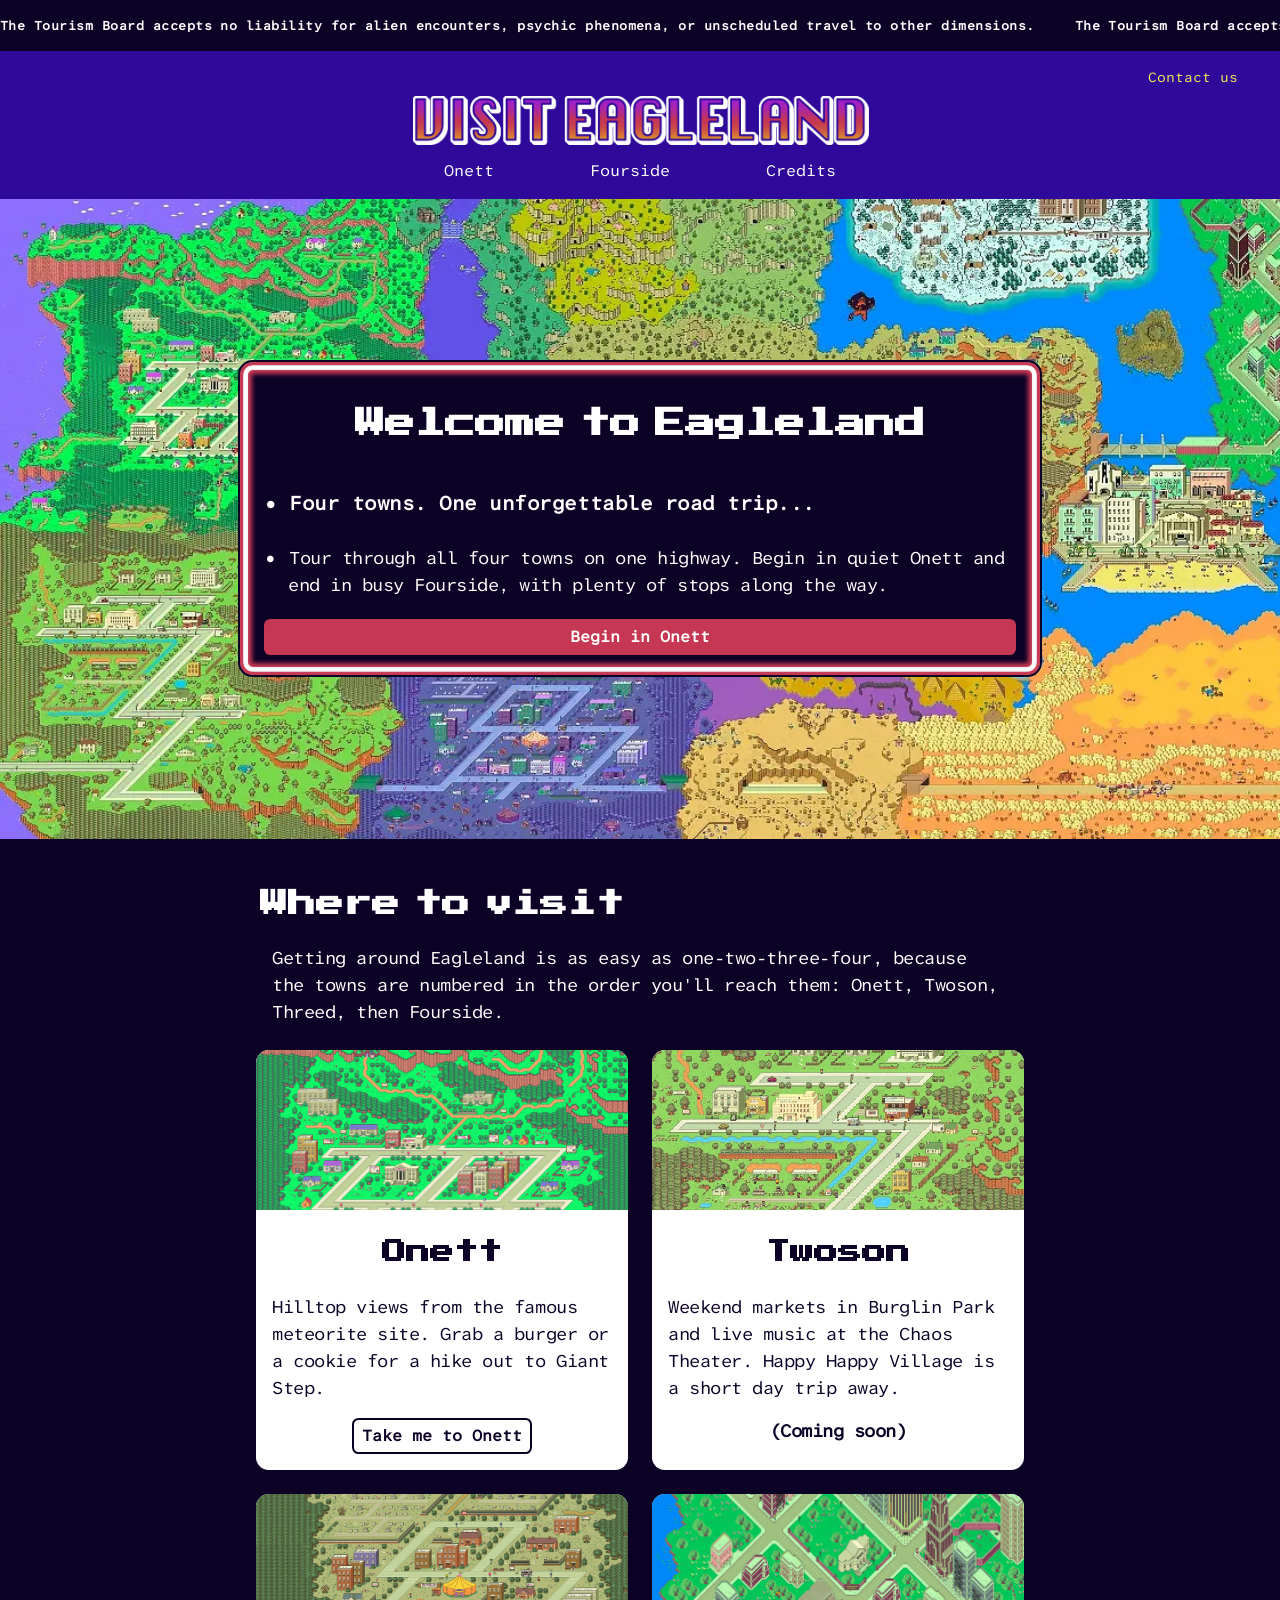
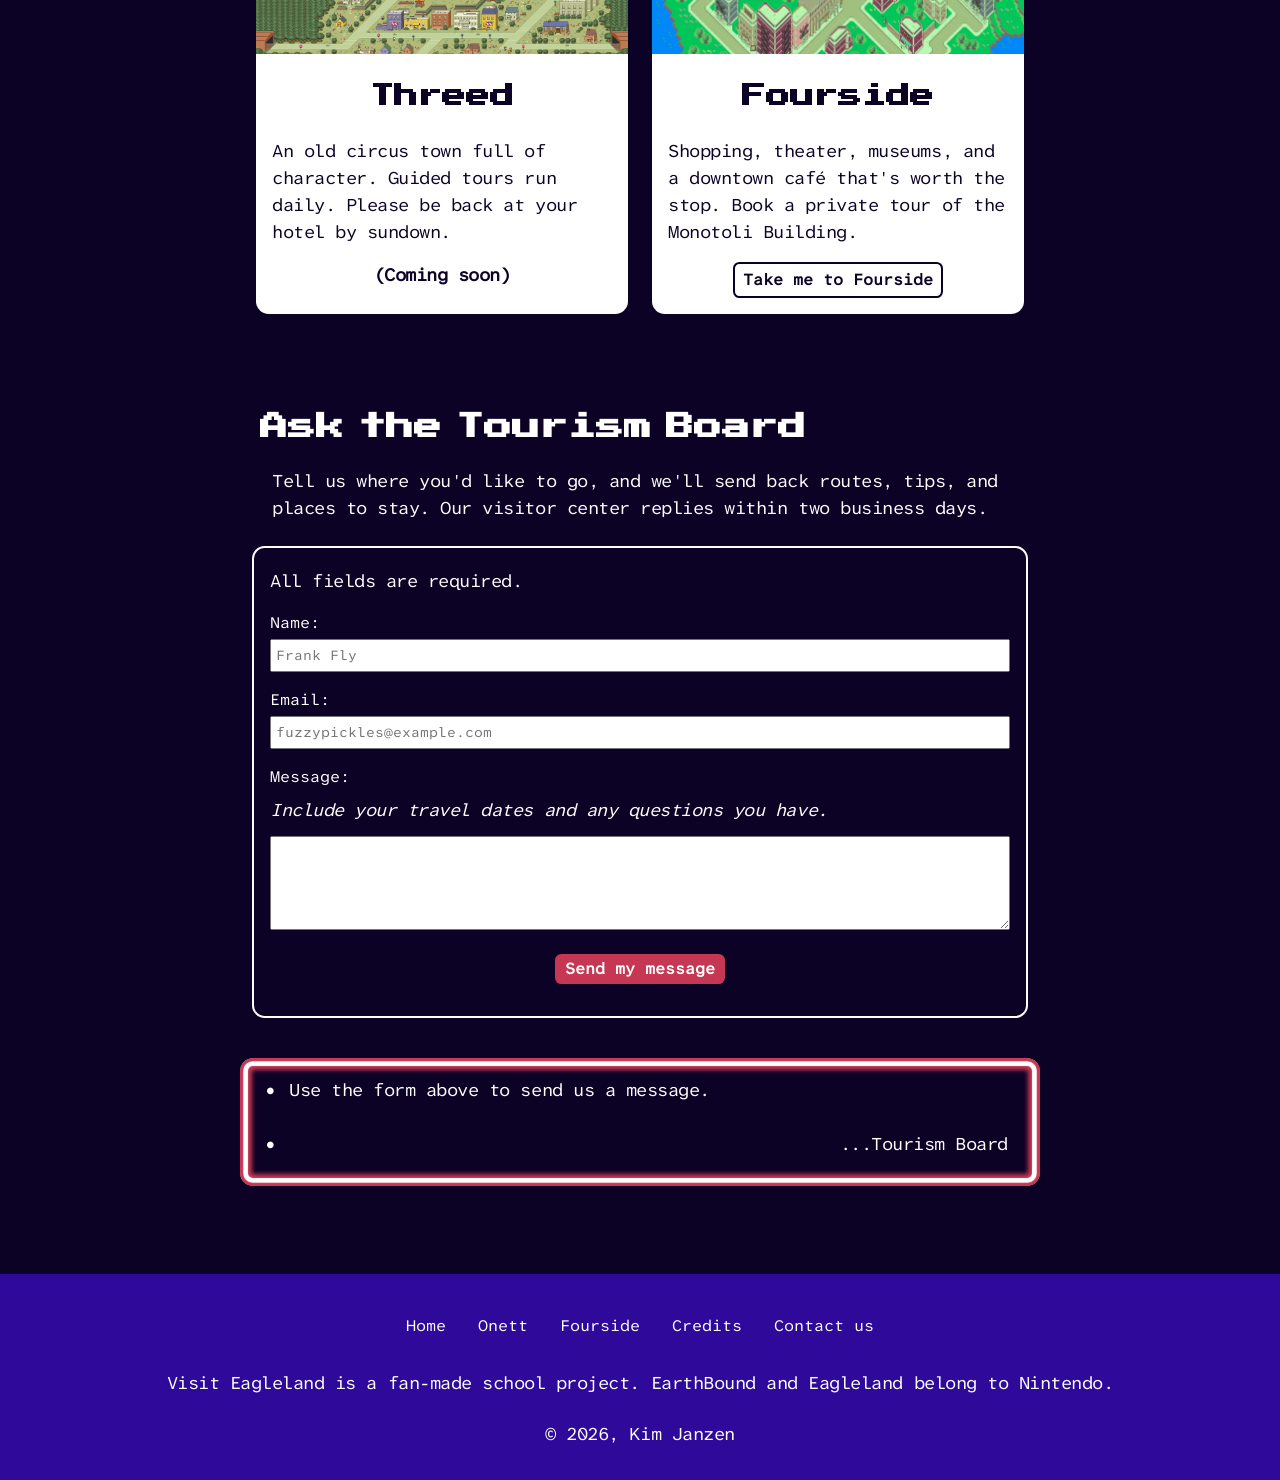
==== commit 98eb2980: "Town page layout, accessibility fixes, and credits update" ====
--- a/index.html
+++ b/index.html
@@ -207,6 +207,7 @@
             <li class="menu-item"><a href="onett.html">Onett</a></li>
             <li class="menu-item"><a href="fourside.html">Fourside</a></li>
             <li class="menu-item"><a href="credits.html">Credits</a></li>
+            <li class="menu-item"><a href="index.html#contact-us">Contact us</a></li>
           </ul>
         </nav>
         <p>
--- a/styles/styles.css
+++ b/styles/styles.css
@@ -40,8 +40,12 @@
   background-color: #0c0226;
 }
 
+main > section {
+  padding-block: 1.5rem;
+}
+
 body {
-  font-family: "Atkinson Hyperlegible Mono";
+  font-family: "Atkinson Hyperlegible Mono", monospace;
   font-size: 1rem;
   font-weight: 400;
   line-height: 1.5;
@@ -60,19 +64,19 @@
 h4,
 h5,
 h6 {
-  font-family: "Press Start 2P";
-  text-align: center;
+  font-family: "Press Start 2P", monospace;
   word-spacing: -0.5em;
 }
 
 h1 {
   font-size: clamp(1.5rem, 1rem + 2vw, 1.9rem);
-  margin-inline: 2rem;
+  margin: 1.25rem;
+  padding-top: 1rem;
 }
 
 h2 {
   font-size: clamp(1.25rem, 1rem + 2vw, 1.75rem);
-  padding-top: 3rem;
+  margin: 1.25rem;
 }
 
 h3 {
@@ -82,7 +86,7 @@
 p {
   font-size: clamp(1rem, 1rem + 0.25vw, 1.125rem);
   letter-spacing: -0.03rem;
-  margin: 0 2rem 1rem;
+  margin: 0 clamp(1.25rem, 0.75rem + 2vw, 2rem) 1rem;
 }
 
 /* --- Links --- */
@@ -141,23 +145,18 @@
 
 /* --- Blockquotes --- */
 blockquote {
-  font-style: italic;
   border-left: 0.125rem solid #ffffff;
   padding-left: 1.25rem;
-  margin-right: 1.5rem;
 }
 
 blockquote p {
-  margin: 0;
-}
-
-figure {
-  margin: 2.5rem 1.5rem 4rem 0;
+  font-style: italic;
+  font-size: 1.25rem;
+  margin: 0;
 }
 
 figcaption {
   font-size: 0.875rem;
-  margin: 0.5rem 1.25rem 1.5rem;
 }
 
 /* ==========================================================================
@@ -197,8 +196,9 @@
 .contact-link a {
   display: block;
   color: #f5ea53;
-  font-size: 0.75rem;
-  padding-left: 1.25rem;
+  font-size: 0.875rem;
+  text-align: right;
+  padding-right: clamp(1.25rem, 1rem + 2vw, 4rem);
   padding-block: 0.5rem;
   text-decoration: none;
 }
@@ -234,7 +234,6 @@
 /* --- Footer --- */
 .footer-container {
   display: grid;
-  grid-template-columns: 1fr;
   row-gap: 1.5rem;
   background-color: #2f0999;
   color: #ffffff;
@@ -245,15 +244,17 @@
 
 .footer-container p {
   margin: 0;
+  text-align: center;
 }
 
 .footer-nav ul {
-  display: grid;
-  grid-template-columns: 1fr 1fr;
+  display: flex;
+  flex-wrap: wrap;
   gap: 0.5rem 1.5rem;
   margin: 0;
+  padding-left: 0;
   list-style: none;
-  padding-left: 0;
+  justify-content: center;
 }
 
 .copyright {
@@ -379,7 +380,7 @@
 
 /* --- Text window--- */
 .window {
-  max-width: 42rem;
+  max-width: 50rem;
   color: #ffffff;
   background-color: #0c0226;
   padding: 0.25rem 0;
@@ -390,7 +391,6 @@
   border-radius: 0.8rem;
   outline: 0.125rem solid #0c0226;
   margin: 1.5rem 1rem;
-  margin-inline: auto;
 }
 
 .window p::before {
@@ -416,8 +416,10 @@
   margin: 1rem 1.5rem;
 }
 
+.window h1,
 .window h2 {
   padding: 1rem;
+  text-align: center;
 }
 
 .signature p:last-of-type {
@@ -430,14 +432,24 @@
 }
 
 /* --- Town cards--- */
+.town-cards {
+  display: grid;
+  grid-template-columns: 1fr;
+  gap: 1.5rem;
+  margin: 1.5rem 1rem;
+}
+
 .town-cards article {
   display: flex;
   flex-direction: column;
-  margin: 1.5rem 1rem;
   border-radius: 0.8rem;
   overflow: hidden;
   color: #0c0226;
   background-color: #ffffff;
+}
+
+.town-cards article > h3 {
+  text-align: center;
 }
 
 .town-cards article > p {
@@ -460,25 +472,58 @@
 
 /* --- Town banner--- */
 .town-banner {
-  margin: 0;
-}
-
+  display: grid;
+  margin: 0;
+}
+
+.map-link,
 .town-banner figcaption {
-  font-size: 0.75rem;
-  margin: 0.25rem 1.25rem 1.75rem;
+  grid-area: 1 / 1;
+}
+
+.map-link {
+  display: block;
+  width: 100%;
+}
+
+.town-banner figcaption {
+  font-size: clamp(0.75rem, 0.5rem + 0.5vw, 0.875rem);
+  justify-self: center;
+  align-self: end;
+  background-color: #0c022699;
+  backdrop-filter: blur(0.25rem);
+  padding: 0.125rem 0.75rem;
+  margin-bottom: 0.5rem;
+  border-radius: 0.4rem;
+  pointer-events: none;
+}
+
+@media (hover: hover) {
+  .town-banner figcaption {
+    opacity: 0;
+    transition: opacity 0.2s;
+  }
+
+  .town-banner:hover figcaption,
+  .town-banner:focus-within figcaption {
+    opacity: 1;
+  }
 }
 
 .town-banner-img {
   display: block;
   width: 100%;
-  height: 16rem;
+  height: clamp(16rem, 8rem + 20vw, 28rem);
   object-fit: cover;
-  object-position: bottom;
-}
-
-.map-link {
-  display: block;
-  width: 100%;
+  object-position: center 65%;
+}
+
+.town-banner.fourside .town-banner-img {
+  object-position: center 35%;
+}
+
+.town-banner.moonside .town-banner-img {
+  object-position: center 70%;
 }
 
 .sharpen-img {
@@ -487,19 +532,23 @@
 
 /* --- Town facts--- */
 .town-facts {
-  display: block;
-  font-size: 0.875rem;
-}
-
-.town-facts p {
-  margin-bottom: 0.25rem;
-}
-
-.town-facts p:last-of-type {
-  margin-bottom: 1.5rem;
-}
-
-.town-facts p::before {
+  display: grid;
+  grid-template-columns: max-content 1fr;
+  gap: 0.25rem 0.5rem;
+  align-items: baseline;
+  font-size: clamp(0.75rem, 0.5rem + 1vw, 0.875rem);
+  max-width: 20rem;
+  margin: 0 clamp(1.25rem, 0.75rem + 2vw, 2rem) 1.5rem;
+  padding: 0.75rem 1.25rem;
+  border: 0.125rem solid #ffffff;
+  border-radius: 0.8rem;
+}
+
+.town-facts dd {
+  margin: 0;
+}
+
+.town-facts dt::before {
   content: "• " / "";
   font-size: 1.25rem;
 }
@@ -553,7 +602,10 @@
 
 /* --- Teleport --- */
 .teleport {
-  margin: 1.25rem;
+  margin: 1.5rem 1rem;
+  padding-block: 0.5rem;
+  background-color: #2f0999;
+  border-left: 0.5rem solid #f5ea53;
 }
 
 .teleport div {
@@ -568,8 +620,16 @@
 }
 
 .teleport summary {
-  padding: 1.25rem;
+  margin: 0.5rem clamp(0.25rem, -0.25rem + 2vw, 1rem);
+  padding: 0.75rem 1rem;
   font-size: 1.125rem;
+  background-color: #ffffff1a;
+  border-radius: 0.4rem;
+  cursor: pointer;
+}
+
+.teleport summary:hover {
+  background-color: #ffffff33;
 }
 
 /* ==========================================================================
@@ -579,6 +639,7 @@
 /* --- Home Page --- */
 .hero-section {
   display: grid;
+  padding-block: 0;
 }
 
 .hero-img {
@@ -590,7 +651,7 @@
 }
 
 .hero-section > .window {
-  grid-area: 1 /1;
+  grid-area: 1 / 1;
   justify-self: center;
   align-self: center;
   margin: 1rem 1.5rem;
@@ -612,10 +673,6 @@
   font-weight: 700;
 }
 
-.know-before h2 {
-  margin: 1.25rem;
-}
-
 .know-before ul {
   padding-left: 2.75rem;
   margin-inline: 0;
@@ -626,8 +683,17 @@
   padding-bottom: 1rem;
 }
 
+.resident-review figure {
+  margin: 2rem clamp(1.25rem, 0.75rem + 2vw, 2rem) 0;
+}
+
+.resident-review blockquote {
+  margin: 0;
+}
+
 .resident-review figcaption {
-  margin: 0.75rem 1.25rem 2rem 0;
+  margin: 0.75rem 0 0;
+  padding-left: 0;
   text-align: right;
 }
 
@@ -640,29 +706,26 @@
 }
 
 /* --- Credits --- */
-.credits p {
+.credits :is(h1, p) {
   text-align: center;
 }
 
 caption h2 {
-  font-family: "Atkinson Hyperlegible Mono";
+  font-family: "Atkinson Hyperlegible Mono", monospace;
   text-align: left;
   word-spacing: normal;
   padding: 0.5rem 0.75rem;
 }
 
 /* --- Moonside --- */
-.moonside {
+body:not(:has(#moonside:target)) .moonside {
   display: none;
-}
-
-body:has(#moonside:target) .moonside {
-  display: block;
 }
 
 body:has(#moonside:target) .fourside {
   display: none;
 }
+
 body:has(#moonside:target),
 body:has(#moonside:target) :is(main, .window, .header-nav, .footer-container) {
   background-color: black;
@@ -705,6 +768,11 @@
 
 body:has(#moonside:target) .site-name {
   filter: invert(1);
+}
+
+body:has(#moonside:target) .teleport {
+  background-color: black;
+  border-left-color: #f51958;
 }
 
 /* ==========================================================================
@@ -741,19 +809,24 @@
    8. MEDIA QUERIES
    ========================================================================== */
 
+@media (width >= 36em) {
+  .town-cards {
+    grid-template-columns: repeat(2, 1fr);
+  }
+}
+
 @media (width >= 50em) {
   main > section {
-    max-width: 60rem;
+    max-width: 50rem;
     margin-inline: auto;
   }
 
-  /* --- Header --- */
-
-  /* --- Footer --- */
-  /* --- Town cards --- */
-  /* --- Town banner --- */
-  /* --- Hero --- */
-    .hero-section {
+  .hero-section {
     max-width: none;
   }
-}
+
+  .teleport {
+    max-width: 48rem;
+    margin-inline: auto;
+  }
+}
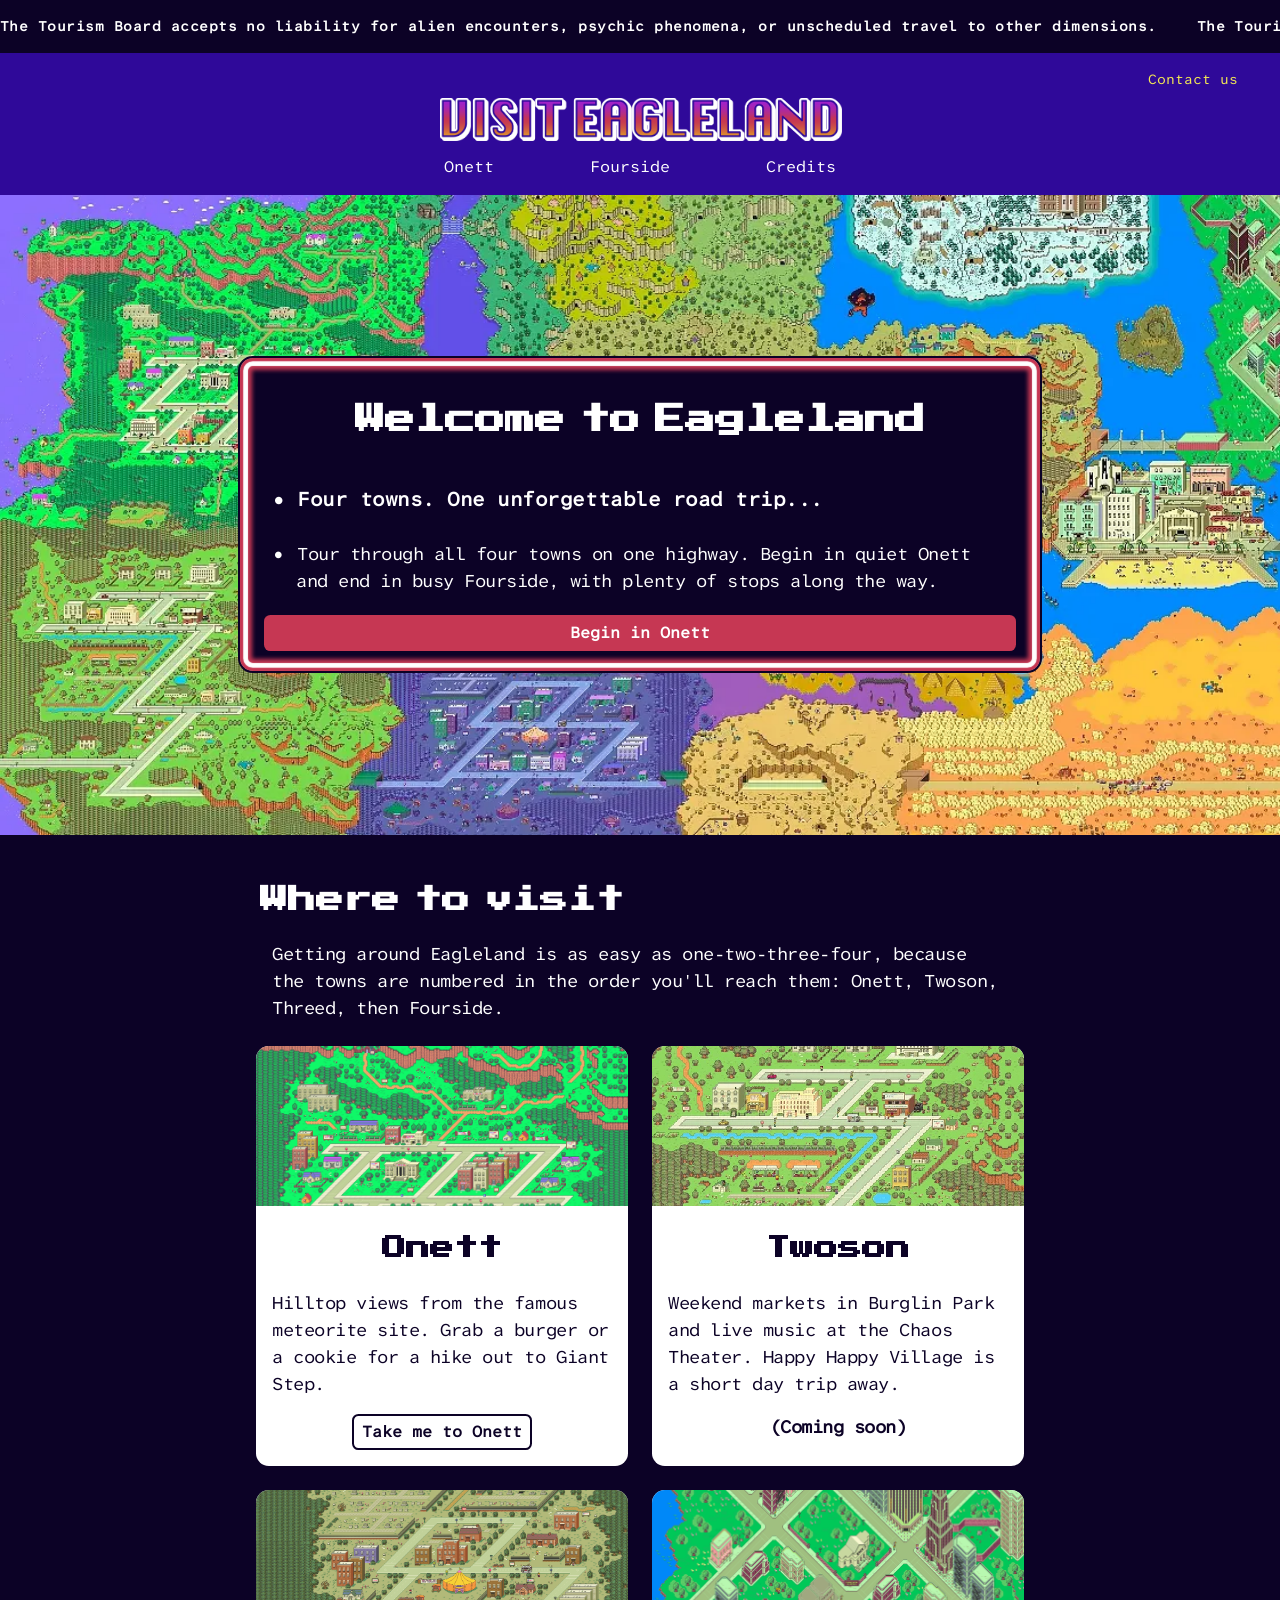
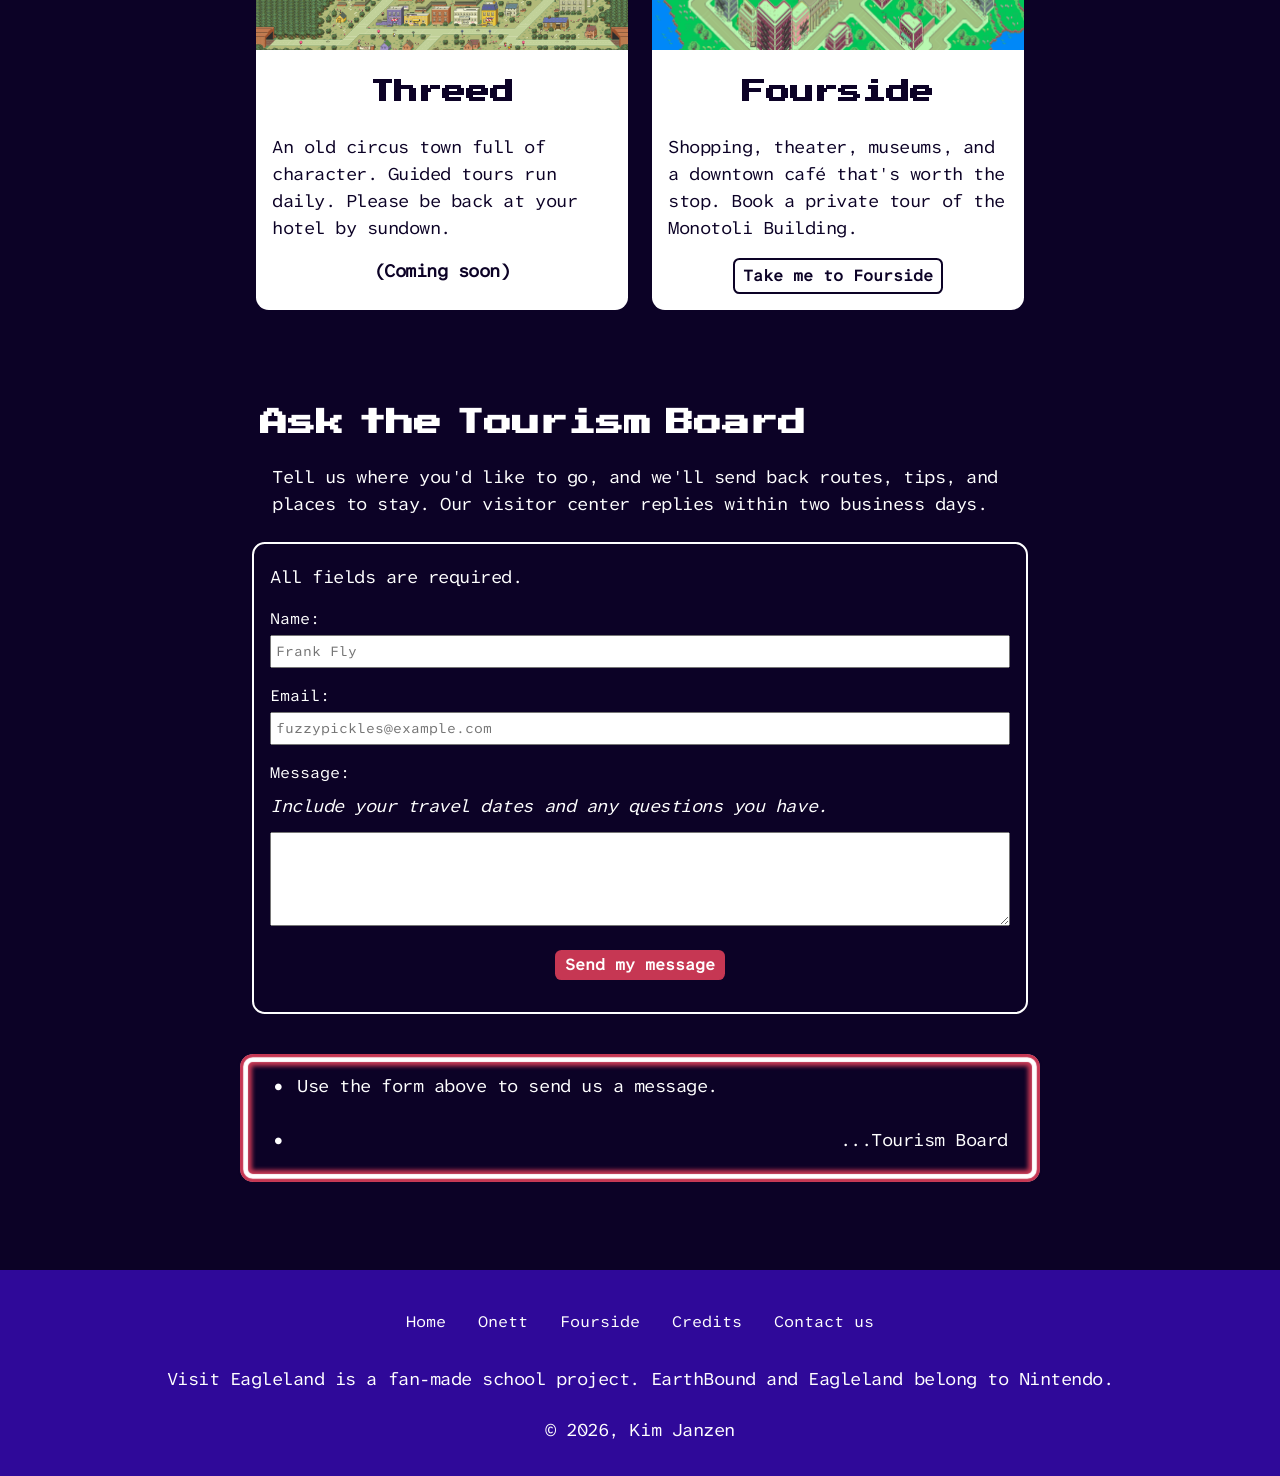
==== commit edaf6a10: "polished styles, fixed announcement loop, and removed used images" ====
--- a/index.html
+++ b/index.html
@@ -35,6 +35,14 @@
             The Tourism Board accepts no liability for alien encounters, psychic
             phenomena, or unscheduled travel to other dimensions.
           </span>
+          <span aria-hidden="true">
+            The Tourism Board accepts no liability for alien encounters, psychic
+            phenomena, or unscheduled travel to other dimensions.
+          </span>
+          <span aria-hidden="true">
+            The Tourism Board accepts no liability for alien encounters, psychic
+            phenomena, or unscheduled travel to other dimensions.
+          </span>
         </div>
       </div>
 
@@ -147,7 +155,7 @@
           places to stay. Our visitor center replies within two business days.
         </p>
 
-        <form aria-labelledby="contact-us">
+        <form aria-labelledby="contact-us" action="#" method="post">
           <p>All fields are required.</p>
           <div class="form-field">
             <label for="name">Name:</label>
--- a/styles/styles.css
+++ b/styles/styles.css
@@ -80,7 +80,7 @@
 }
 
 h3 {
-  font-size: clamp(1rem, 1rem + 1vw, 1.5rem);
+  font-size: clamp(1rem, 0.875rem + 1vw, 1.5rem);
 }
 
 p {
@@ -97,6 +97,10 @@
   text-underline-offset: 0.25rem;
 }
 
+a:visited {
+  color: currentColor;
+}
+
 a:hover,
 a:focus-visible {
   color: #f5ea53;
@@ -105,6 +109,10 @@
 a:focus-visible {
   outline: 0.125rem solid currentColor;
   outline-offset: 0.125rem;
+}
+
+a:active {
+  color: #f5ea53;
 }
 
 /* --- Tables --- */
@@ -182,8 +190,9 @@
 
 .site-name {
   display: block;
-  max-width: clamp(17.5rem, 14rem + 18vw, 40rem);
+  max-width: 25rem;
   margin-inline: auto;
+  padding-inline: 1.125rem;
   margin-bottom: 0;
 }
 
@@ -301,7 +310,8 @@
 }
 
 .secondary:active {
-  color: #0c0226;
+  background-color: #0c0226;
+  color: #ffffff;
 }
 
 .tertiary {
@@ -331,13 +341,13 @@
   display: flex;
   align-items: center;
   width: max-content;
-  animation: scroll-left 20s linear infinite;
+  animation: scroll-left 40s linear infinite;
 }
 
 .announcement-track span {
   white-space: nowrap;
   padding-right: 2.5rem;
-  font-size: 0.8rem;
+  font-size: 0.875rem;
   font-weight: 700;
   letter-spacing: 0.03rem;
   color: #ffffff;
@@ -399,8 +409,7 @@
 }
 
 .window p {
-  padding: 0.25rem 0;
-  padding-left: 1rem;
+  padding: 0.25rem 0 0.25rem 1.5rem;
   text-indent: -1.5rem;
 }
 
@@ -428,7 +437,6 @@
   padding-left: 0;
   text-indent: 0;
   align-items: baseline;
-  margin-left: 1.5rem;
 }
 
 /* --- Town cards--- */
@@ -450,6 +458,7 @@
 
 .town-cards article > h3 {
   text-align: center;
+  margin-inline: 1rem;
 }
 
 .town-cards article > p {
@@ -487,7 +496,7 @@
 }
 
 .town-banner figcaption {
-  font-size: clamp(0.75rem, 0.5rem + 0.5vw, 0.875rem);
+  font-size: clamp(0.875rem, 0.75rem + 0.5vw, 1rem);
   justify-self: center;
   align-self: end;
   background-color: #0c022699;
@@ -536,7 +545,7 @@
   grid-template-columns: max-content 1fr;
   gap: 0.25rem 0.5rem;
   align-items: baseline;
-  font-size: clamp(0.75rem, 0.5rem + 1vw, 0.875rem);
+  font-size: clamp(0.875rem, 0.75rem + 1vw, 1rem);
   max-width: 20rem;
   margin: 0 clamp(1.25rem, 0.75rem + 2vw, 2rem) 1.5rem;
   padding: 0.75rem 1.25rem;
@@ -639,6 +648,7 @@
 /* --- Home Page --- */
 .hero-section {
   display: grid;
+  grid-template-columns: minmax(0, 1fr);
   padding-block: 0;
 }
 
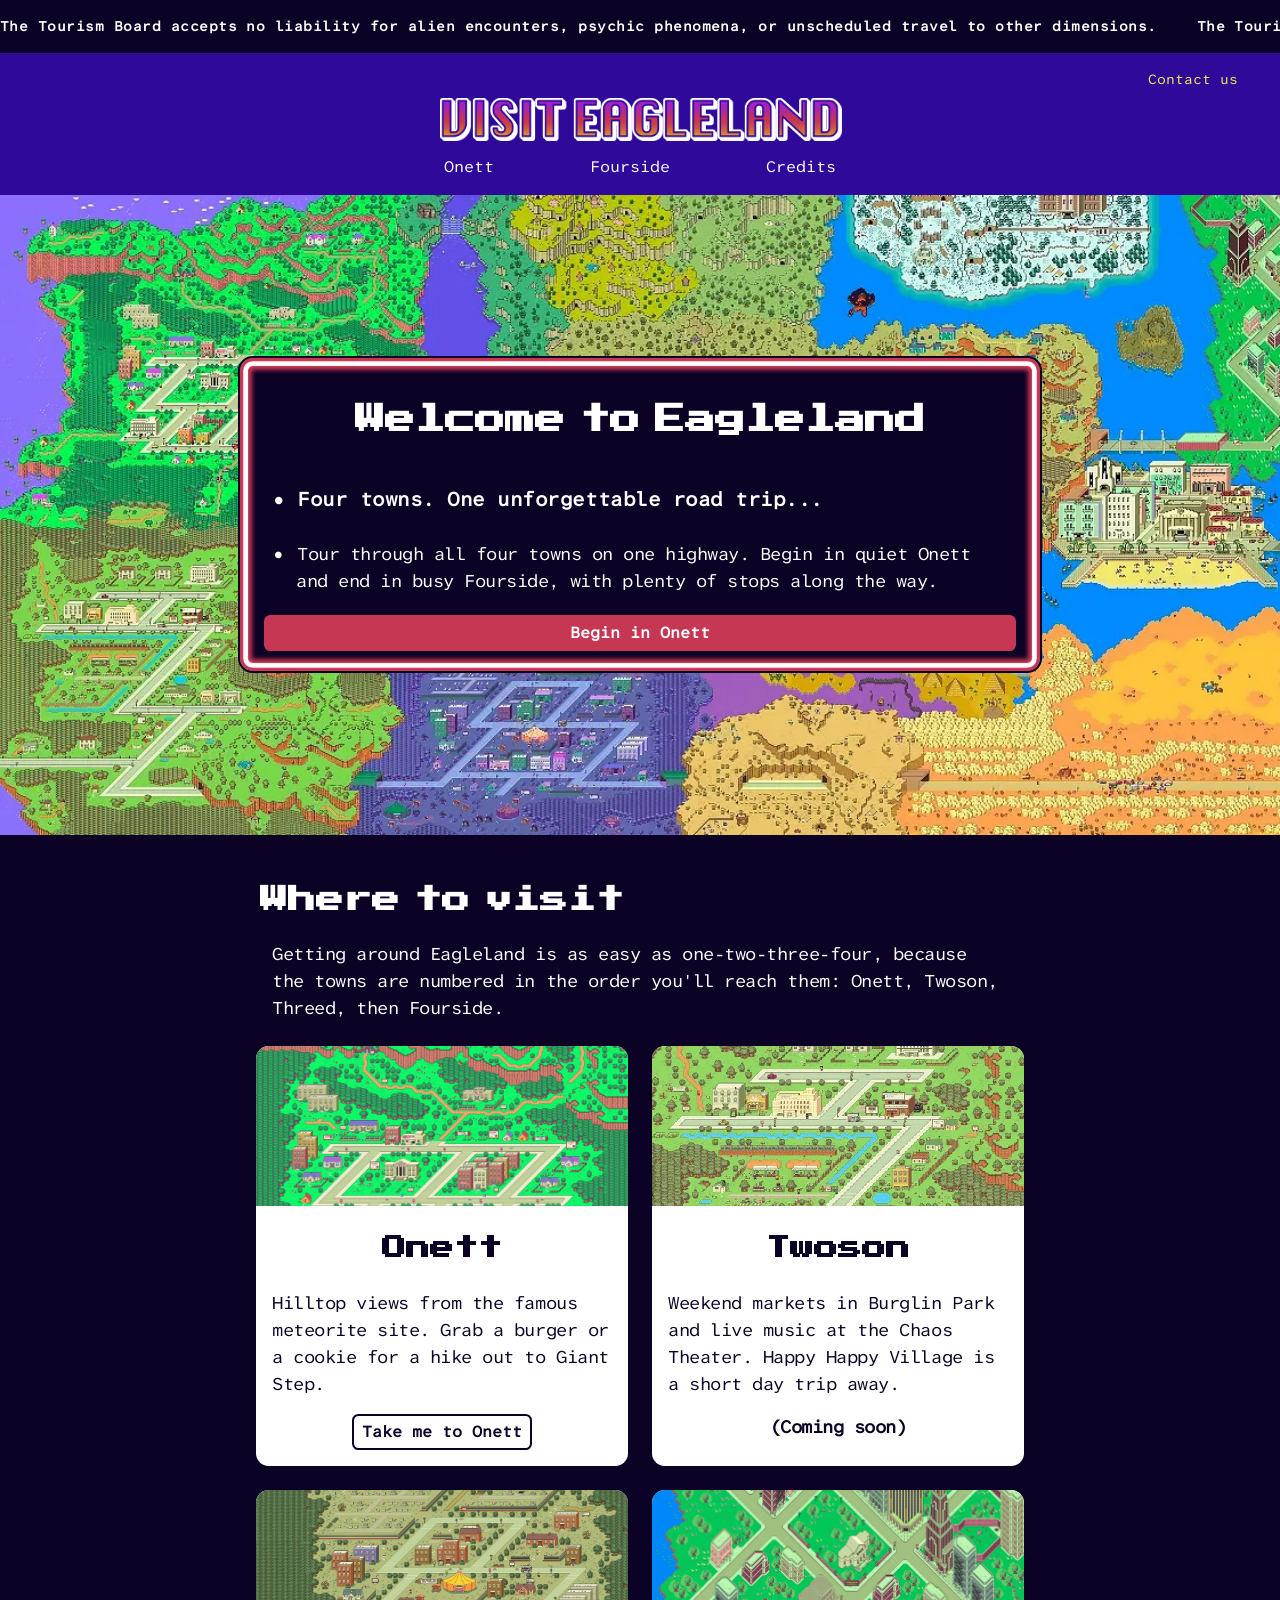
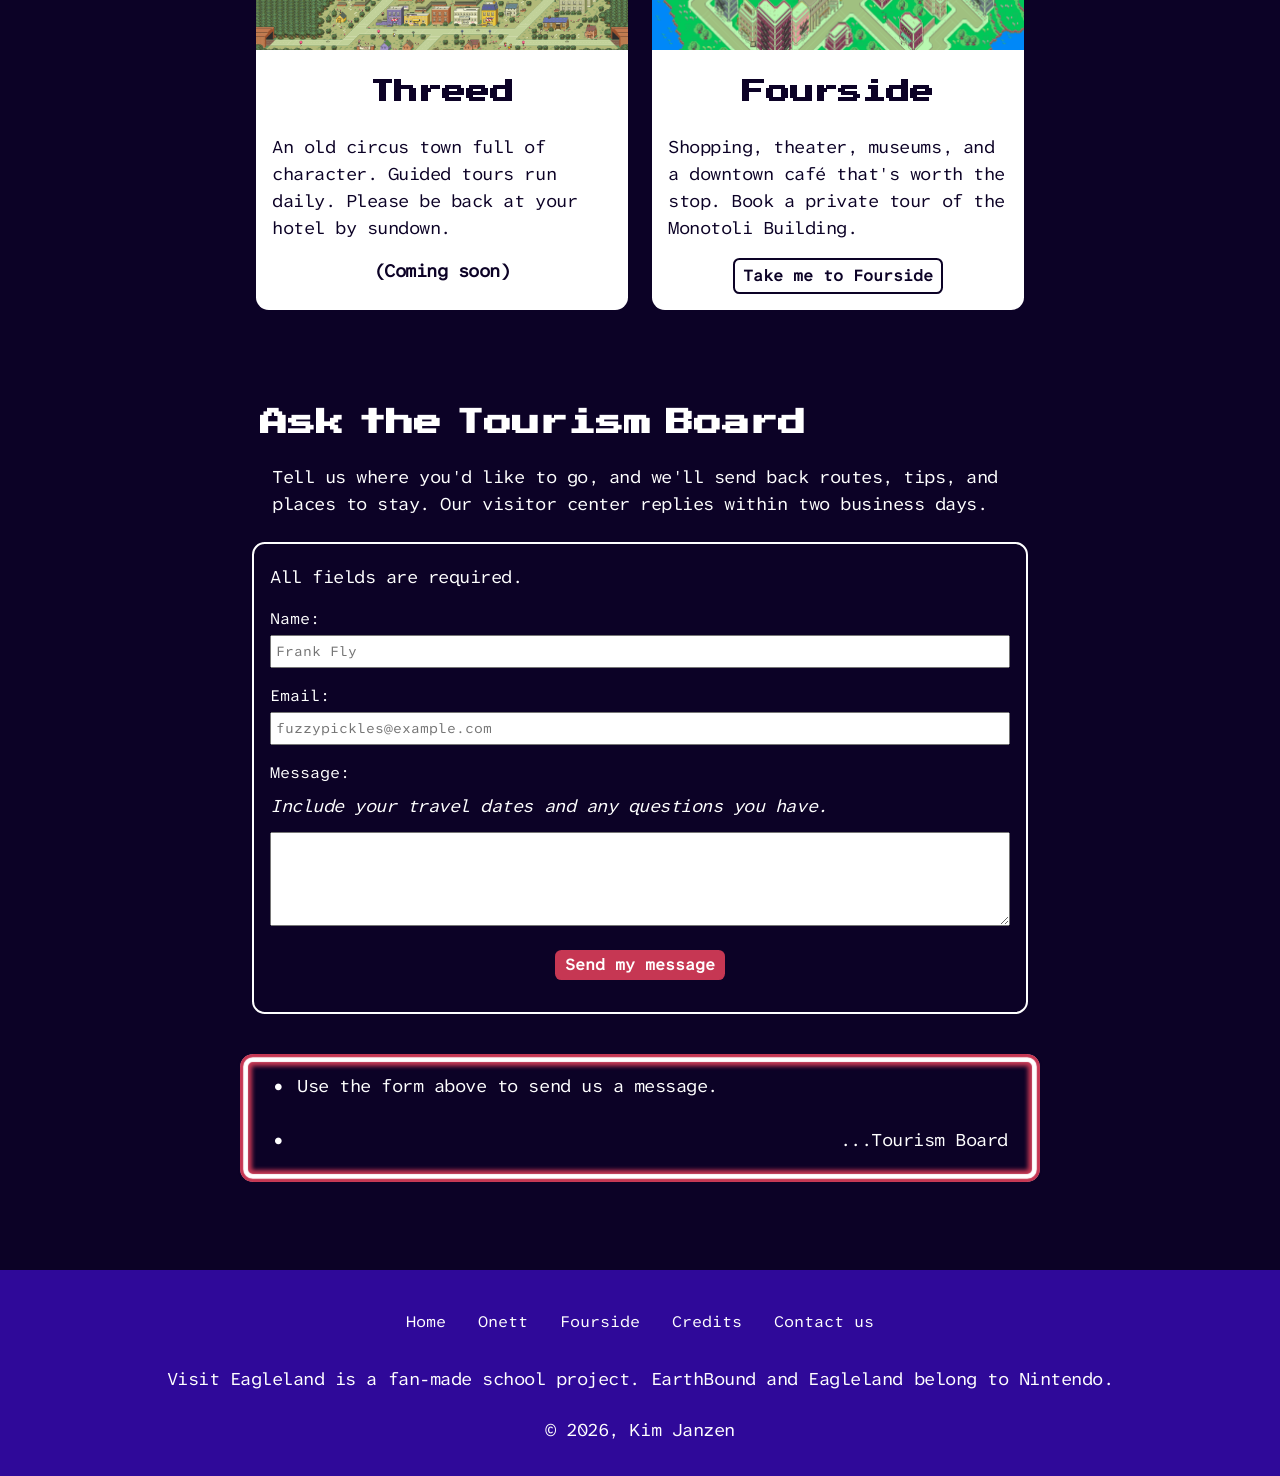
==== commit 80433504: "added logo dimensions, responsive img rule, and optimized images Co-Authored-By: Claude Opus 5.5 <no" ====
--- a/index.html
+++ b/index.html
@@ -21,12 +21,7 @@
   <body>
     <a class="skip-link" href="#main-content">Skip to main content</a>
     <header>
-      <div
-        class="announcement-bar"
-        tabindex="0"
-        role="region"
-        aria-label="Announcement"
-      >
+      <section class="announcement-bar" tabindex="0" aria-label="Announcement">
         <div class="announcement-track">
           <span>
             The Tourism Board accepts no liability for alien encounters, psychic
@@ -44,15 +39,20 @@
             phenomena, or unscheduled travel to other dimensions.
           </span>
         </div>
-      </div>
+      </section>
 
       <nav class="header-nav" aria-label="Main">
         <div class="contact-link">
           <a href="index.html#contact-us">Contact us</a>
         </div>
 
-        <a href="index.html" class="site-name" aria-current="page"
-          ><img src="images/eagleland-logo.png" alt="Visit Eagleland home" />
+        <a href="index.html" class="site-name" aria-current="page">
+          <img
+            src="images/eagleland-logo.png"
+            alt="Visit Eagleland home"
+            width="2029"
+            height="207"
+          />
         </a>
 
         <ul>
@@ -195,9 +195,11 @@
             ></textarea>
           </div>
 
-          <button class="button form-button" type="submit">
-            Send my message
-          </button>
+          <input
+            class="button form-button"
+            type="submit"
+            value="Send my message"
+          />
         </form>
 
         <div class="window signature">
@@ -215,7 +217,9 @@
             <li class="menu-item"><a href="onett.html">Onett</a></li>
             <li class="menu-item"><a href="fourside.html">Fourside</a></li>
             <li class="menu-item"><a href="credits.html">Credits</a></li>
-            <li class="menu-item"><a href="index.html#contact-us">Contact us</a></li>
+            <li class="menu-item">
+              <a href="index.html#contact-us">Contact us</a>
+            </li>
           </ul>
         </nav>
         <p>
--- a/styles/styles.css
+++ b/styles/styles.css
@@ -101,18 +101,24 @@
   color: currentColor;
 }
 
+a:focus-visible {
+  outline: 0.125rem solid currentColor;
+  outline-offset: 0.125rem;
+}
+
 a:hover,
 a:focus-visible {
   color: #f5ea53;
 }
 
-a:focus-visible {
-  outline: 0.125rem solid currentColor;
-  outline-offset: 0.125rem;
-}
-
 a:active {
   color: #f5ea53;
+}
+
+/* --- Images --- */
+img {
+  max-width: 100%;
+  height: auto;
 }
 
 /* --- Tables --- */
@@ -602,6 +608,7 @@
   border-radius: 0.4rem;
   overflow-x: auto;
   margin: 1.5rem 1rem;
+  padding-block: 0;
 }
 
 .table-scroll:focus-visible {
@@ -839,4 +846,8 @@
     max-width: 48rem;
     margin-inline: auto;
   }
-}
+
+  .table-scroll {
+    margin-inline: auto;
+  }
+}
